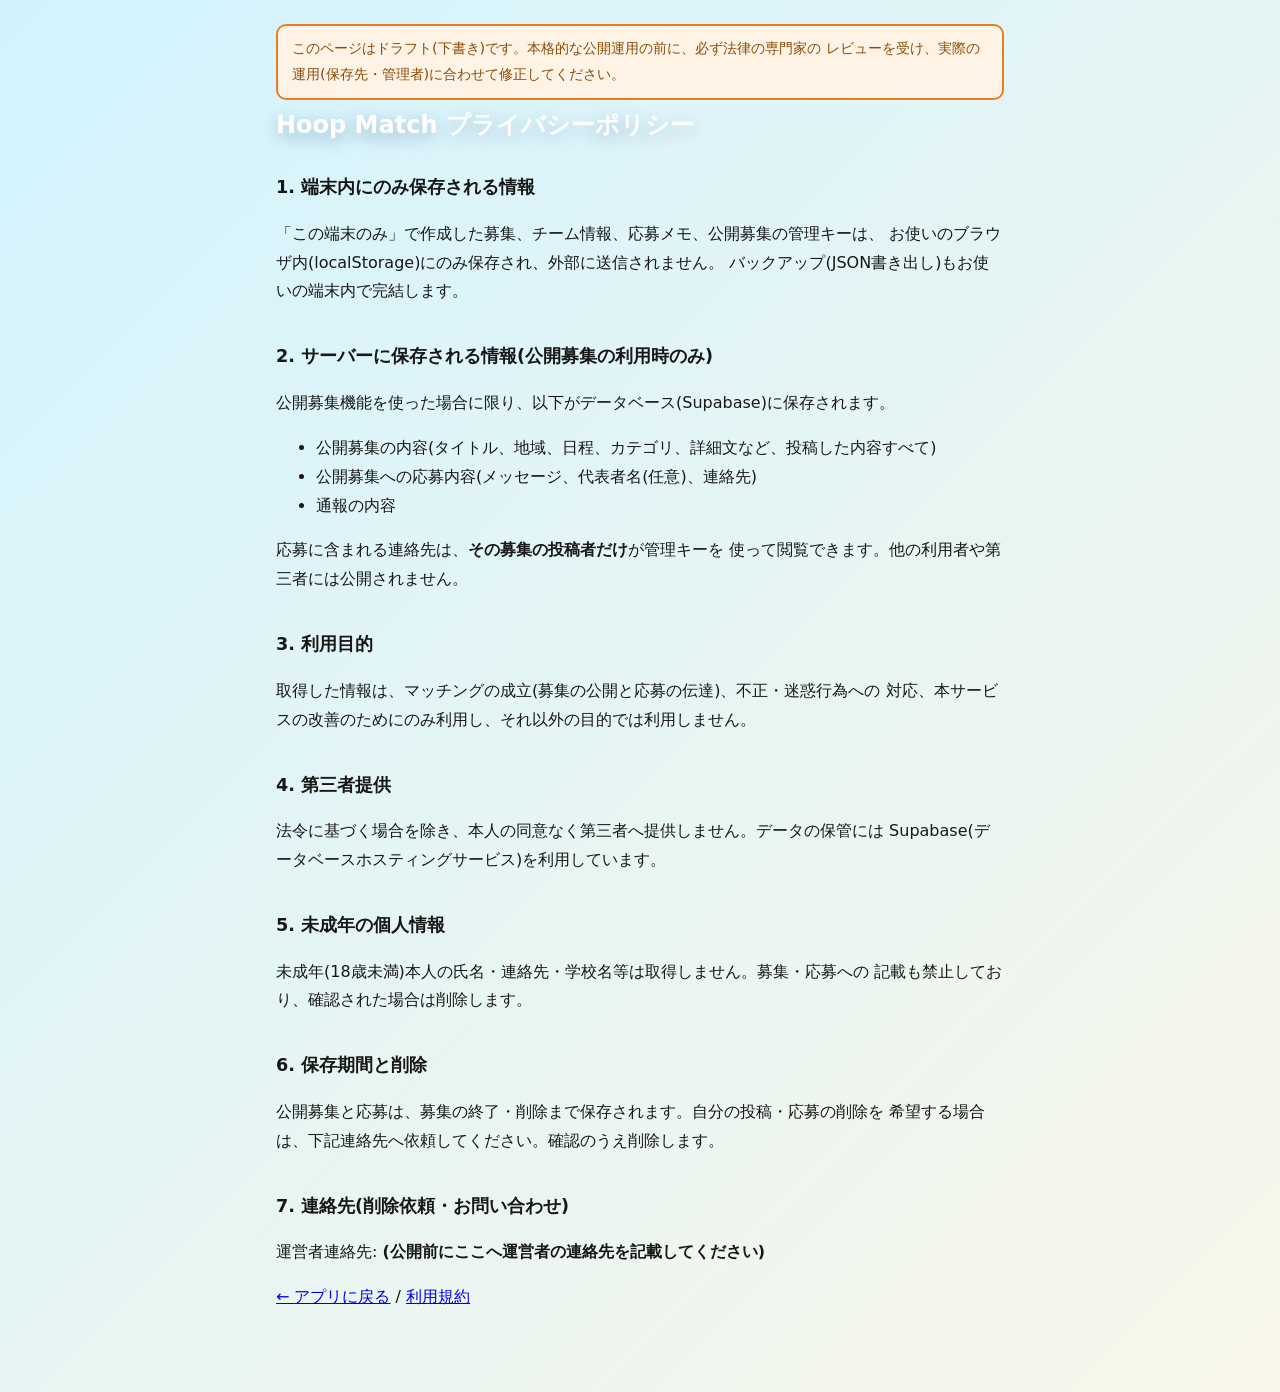
==== privacy.html @ fe00891e "Add files via upload 最新版に更新20260705" ====
<!doctype html>
<html lang="ja">
  <head>
    <meta charset="utf-8" />
    <meta name="viewport" content="width=device-width, initial-scale=1" />
    <title>プライバシーポリシー | Hoop Match</title>
    <link rel="stylesheet" href="./styles.css?v=34" />
    <style>
      .legal-page { max-width: 760px; margin: 0 auto; padding: 24px 16px 64px; line-height: 1.8; }
      .legal-page h1 { font-size: 1.5rem; }
      .legal-page h2 { font-size: 1.1rem; margin-top: 2em; }
      .draft-banner { border: 2px solid #e67e22; background: #fff3e6; color: #8a4b08;
        border-radius: 10px; padding: 10px 14px; font-size: 0.9rem; }
    </style>
  </head>
  <body>
    <main class="legal-page">
      <p class="draft-banner">
        このページはドラフト(下書き)です。本格的な公開運用の前に、必ず法律の専門家の
        レビューを受け、実際の運用(保存先・管理者)に合わせて修正してください。
      </p>
      <h1>Hoop Match プライバシーポリシー</h1>

      <h2>1. 端末内にのみ保存される情報</h2>
      <p>
        「この端末のみ」で作成した募集、チーム情報、応募メモ、公開募集の管理キーは、
        お使いのブラウザ内(localStorage)にのみ保存され、外部に送信されません。
        バックアップ(JSON書き出し)もお使いの端末内で完結します。
      </p>

      <h2>2. サーバーに保存される情報(公開募集の利用時のみ)</h2>
      <p>公開募集機能を使った場合に限り、以下がデータベース(Supabase)に保存されます。</p>
      <ul>
        <li>公開募集の内容(タイトル、地域、日程、カテゴリ、詳細文など、投稿した内容すべて)</li>
        <li>公開募集への応募内容(メッセージ、代表者名(任意)、連絡先)</li>
        <li>通報の内容</li>
      </ul>
      <p>
        応募に含まれる連絡先は、<strong>その募集の投稿者だけ</strong>が管理キーを
        使って閲覧できます。他の利用者や第三者には公開されません。
      </p>

      <h2>3. 利用目的</h2>
      <p>
        取得した情報は、マッチングの成立(募集の公開と応募の伝達)、不正・迷惑行為への
        対応、本サービスの改善のためにのみ利用し、それ以外の目的では利用しません。
      </p>

      <h2>4. 第三者提供</h2>
      <p>
        法令に基づく場合を除き、本人の同意なく第三者へ提供しません。データの保管には
        Supabase(データベースホスティングサービス)を利用しています。
      </p>

      <h2>5. 未成年の個人情報</h2>
      <p>
        未成年(18歳未満)本人の氏名・連絡先・学校名等は取得しません。募集・応募への
        記載も禁止しており、確認された場合は削除します。
      </p>

      <h2>6. 保存期間と削除</h2>
      <p>
        公開募集と応募は、募集の終了・削除まで保存されます。自分の投稿・応募の削除を
        希望する場合は、下記連絡先へ依頼してください。確認のうえ削除します。
      </p>

      <h2>7. 連絡先(削除依頼・お問い合わせ)</h2>
      <p>
        運営者連絡先: <strong>(公開前にここへ運営者の連絡先を記載してください)</strong>
      </p>

      <p><a href="./index.html">← アプリに戻る</a> / <a href="./terms.html">利用規約</a></p>
    </main>
  </body>
</html>
---- styles.css ----
:root {
  color-scheme: light;
  --bg: #eef8ff;
  --surface: #ffffff;
  --ink: #171717;
  --muted: #57616c;
  --line: #d5e3e8;
  --accent: #ff7a1a;
  --accent-strong: #c94e00;
  --mint: #13a889;
  --mint-dark: #087867;
  --warn: #b4442e;
  --gold: #f6b83f;
  --blue: #2468d8;
  --sky: #c9f2ff;
}

* {
  box-sizing: border-box;
}

[hidden] {
  display: none !important;
}

html {
  -webkit-text-size-adjust: 100%;
  text-size-adjust: 100%;
}

body {
  margin: 0;
  background:
    linear-gradient(135deg, rgba(201, 242, 255, 0.75), rgba(255, 246, 222, 0.65)),
    var(--bg);
  color: var(--ink);
  font-family:
    Inter, ui-sans-serif, system-ui, -apple-system, BlinkMacSystemFont, "Segoe UI",
    sans-serif;
}

button,
input,
select,
textarea {
  font: inherit;
}

button,
.import-label {
  border: 1px solid var(--accent);
  background: var(--accent);
  color: #fff;
  padding: 0.7rem 0.9rem;
  border-radius: 8px;
  cursor: pointer;
  font-weight: 700;
}

button:hover,
.import-label:hover {
  border-color: var(--accent-strong);
  background: var(--accent-strong);
}

.danger {
  border-color: #c9b8b4;
  background: #fff5f1;
  color: var(--warn);
}

.danger:hover {
  background: #ffe7de;
  color: var(--warn);
}

.secondary {
  border-color: var(--blue);
  background: #eaf2ff;
  color: var(--blue);
}

.secondary:hover {
  border-color: #174aa3;
  background: #d8e8ff;
  color: #174aa3;
}

button:disabled {
  border-color: #d7dde0;
  background: #eef2f4;
  color: #82909a;
  cursor: not-allowed;
}

.app-header {
  position: relative;
  display: grid;
  min-height: min(760px, 92vh);
  grid-template-columns: minmax(0, 1fr) minmax(300px, 430px);
  align-items: center;
  gap: clamp(1rem, 3vw, 3rem);
  padding: clamp(1.25rem, 4vw, 4.5rem);
  overflow: hidden;
  border-bottom: 5px solid #0053b8;
  background: #0075df;
}

.app-header::before {
  position: absolute;
  inset: 0;
  z-index: 1;
  background:
    linear-gradient(90deg, rgba(0, 76, 177, 0.94) 0%, rgba(0, 106, 211, 0.72) 45%, rgba(0, 93, 189, 0.16) 100%),
    linear-gradient(0deg, rgba(0, 34, 91, 0.36), transparent 44%);
  content: "";
}

.app-header::after {
  position: absolute;
  top: 7%;
  right: 5%;
  z-index: 2;
  width: min(22vw, 220px);
  aspect-ratio: 1;
  border-radius: 50%;
  background:
    radial-gradient(circle, rgba(255, 213, 25, 0.95) 0 7%, transparent 8% 100%),
    radial-gradient(circle, rgba(255, 255, 255, 0.3), transparent 58%);
  background-size: 28px 28px, 100% 100%;
  opacity: 0.85;
  content: "";
}

.hero-background {
  position: absolute;
  inset: 0;
  width: 100%;
  height: 100%;
  object-fit: cover;
}

.hero-copy,
.hero-phone {
  position: relative;
  z-index: 3;
}

h1,
h2,
h3,
p {
  margin-top: 0;
}

h1 {
  margin-bottom: 0;
  font-size: clamp(3.8rem, 10vw, 9.4rem);
  line-height: 0.95;
  color: #fff;
  text-shadow: 0 5px 18px rgba(0, 41, 114, 0.32);
}

h2 {
  margin-bottom: 1rem;
  font-size: 1.2rem;
}

.eyebrow {
  margin-bottom: 0.35rem;
  color: var(--mint-dark);
  font-size: 0.78rem;
  font-weight: 800;
  letter-spacing: 0;
  text-transform: uppercase;
}

.header-copy {
  max-width: 620px;
  margin: 0.75rem 0 0;
  color: #fff;
  font-size: clamp(1.15rem, 2.35vw, 2.3rem);
  line-height: 1.35;
  font-weight: 900;
  text-shadow: 0 4px 16px rgba(0, 44, 112, 0.45);
}

.app-header .eyebrow {
  color: #fff;
  font-size: clamp(1.05rem, 2vw, 1.75rem);
  text-shadow: 0 3px 12px rgba(0, 50, 120, 0.45);
}

.hero-copy {
  max-width: 760px;
}

.hero-phone {
  justify-self: end;
  width: min(100%, 390px);
  min-height: clamp(420px, 62vh, 540px);
  overflow: hidden;
  border: 14px solid #111;
  border-radius: 42px;
  background:
    linear-gradient(180deg, rgba(255, 255, 255, 0.97), rgba(245, 249, 255, 0.98)),
    #fff;
  padding: 2rem 1.25rem 1.2rem;
  box-shadow:
    0 28px 65px rgba(0, 18, 54, 0.42),
    inset 0 0 0 1px rgba(0, 0, 0, 0.08);
  transform: rotate(7deg);
}

.hero-phone::before {
  position: absolute;
  top: 0.72rem;
  left: 50%;
  width: 34%;
  height: 1.3rem;
  border-radius: 0 0 14px 14px;
  background: #111;
  transform: translateX(-50%);
  content: "";
}

.phone-bar {
  display: grid;
  gap: 0.26rem;
  width: 1.3rem;
  margin-bottom: 1.2rem;
}

.phone-bar span {
  display: block;
  height: 2px;
  border-radius: 999px;
  background: #111;
}

.hero-phone h2 {
  margin-bottom: 1.1rem;
  color: #111;
  font-size: clamp(1.8rem, 4vw, 2.6rem);
  text-align: center;
}

.hero-action-stack {
  position: relative;
  z-index: 2;
  display: grid;
  gap: 0.9rem;
}

.hero-action {
  display: grid;
  grid-template-columns: 3.4rem 1fr;
  align-items: center;
  gap: 0.9rem;
  width: 100%;
  border: 0;
  border-radius: 12px;
  background: #fff;
  color: #111;
  padding: 0.9rem;
  text-align: left;
  box-shadow: 0 8px 20px rgba(0, 42, 99, 0.13);
}

.hero-action:hover {
  background: #fff;
  transform: translateY(-2px);
  box-shadow: 0 12px 26px rgba(0, 42, 99, 0.18);
}

.hero-action strong,
.hero-action small {
  display: block;
}

.hero-action strong {
  margin-bottom: 0.15rem;
  font-size: clamp(1rem, 2vw, 1.25rem);
  line-height: 1.2;
}

.hero-action small {
  color: #545f67;
  font-size: 0.82rem;
  font-weight: 750;
}

.action-icon {
  position: relative;
  display: grid;
  place-items: center;
  width: 3.4rem;
  aspect-ratio: 1;
  border-radius: 8px;
  color: #fff;
  font-weight: 900;
}

.action-icon svg {
  width: 2.35rem;
  height: 2.35rem;
  overflow: visible;
  fill: none;
  stroke: #fff;
  stroke-linecap: round;
  stroke-linejoin: round;
  stroke-width: 3;
}

.action-icon .people-mark {
  fill: #fff;
  stroke: none;
}

.hero-action.court .action-icon {
  background: var(--blue);
}

.hero-action.court .action-icon .court-mark circle {
  fill: none;
}

.hero-action.opponent .action-icon {
  background: var(--accent);
}

.hero-action.member .action-icon {
  background: #5aa24a;
}

.phone-court {
  position: absolute;
  right: 0;
  bottom: 0;
  left: 0;
  z-index: 1;
  display: grid;
  min-height: 145px;
  place-items: end center;
  overflow: hidden;
  pointer-events: none;
  background:
    linear-gradient(180deg, rgba(255, 255, 255, 0), rgba(240, 248, 255, 0.7) 28%),
    linear-gradient(160deg, #d9f2ff, #7bc4ff);
}

.phone-court::before {
  position: absolute;
  right: 10%;
  bottom: 16%;
  left: 10%;
  height: 62px;
  border: 4px solid #fff;
  border-radius: 50%;
  content: "";
}

.phone-court span {
  position: relative;
  z-index: 1;
  margin-bottom: 1.3rem;
  color: #096ad7;
  font-size: 2.6rem;
  font-style: italic;
  font-weight: 900;
}

.header-actions {
  display: flex;
  flex-wrap: wrap;
  gap: 0.6rem;
  justify-content: flex-end;
}

.import-label input {
  display: none;
}

main {
  width: min(1220px, calc(100% - 2rem));
  margin: 1.5rem auto 3rem;
}

.home-button {
  display: inline-flex;
  margin-bottom: 1rem;
  border-color: #111;
  background: #111;
}

body.view-active .app-header {
  display: none;
}

body.view-active main {
  margin-top: 1rem;
}

body.view-active .summary-grid {
  display: none;
}

body.view-facilities .discover-tabs,
body.view-facilities .workspace,
body.view-facilities .form-grid,
body.view-facilities main > .panel,
body.view-facilities .data-panel {
  display: none;
}

body.view-listings .facility-finder {
  display: none;
}

.summary-grid,
.form-grid {
  display: grid;
  grid-template-columns: repeat(auto-fit, minmax(180px, 1fr));
  gap: 0.8rem;
}

.summary-card,
.panel,
.filters,
.board,
.facility-finder {
  border: 1px solid var(--line);
  border-radius: 8px;
  background: var(--surface);
  box-shadow: 0 10px 24px rgba(38, 86, 107, 0.09);
}

.summary-card {
  position: relative;
  padding: 1rem;
  overflow: hidden;
  border-bottom: 4px solid var(--gold);
  color: inherit;
  cursor: pointer;
  text-align: left;
}

.summary-card:hover {
  border-color: var(--line);
  border-bottom-color: var(--accent);
  background: #fff;
  transform: translateY(-2px);
}

.summary-grid span {
  display: block;
  margin-bottom: 0.35rem;
  color: var(--accent-strong);
  font-size: 1.8rem;
  font-weight: 850;
}

.summary-grid p {
  margin: 0;
  color: var(--muted);
}

.workspace {
  display: grid;
  grid-template-columns: 280px 1fr;
  gap: 1rem;
  margin-top: 1rem;
}

.discover-tabs {
  position: sticky;
  top: 0;
  z-index: 4;
  display: flex;
  gap: 0.55rem;
  margin-top: 1rem;
  overflow-x: auto;
  border: 2px solid #111;
  border-radius: 8px;
  background: #fff;
  padding: 0.55rem;
  box-shadow: 0 12px 24px rgba(38, 86, 107, 0.1);
}

.tab-button {
  flex: 0 0 auto;
  border-color: #dde7eb;
  background: #fff;
  color: #222;
}

.tab-button.active {
  border-color: #111;
  background: #111;
  color: #fff;
}

.filters,
.board,
.panel,
.facility-finder {
  padding: 1rem;
}

label {
  display: grid;
  gap: 0.35rem;
  margin-bottom: 0.8rem;
  color: var(--muted);
  font-size: 0.88rem;
  font-weight: 750;
}

input,
select,
textarea {
  width: 100%;
  border: 2px solid var(--line);
  border-radius: 8px;
  background: #fff;
  color: var(--ink);
  padding: 0.72rem 0.75rem;
}

input:focus,
select:focus,
textarea:focus {
  border-color: var(--mint);
  box-shadow: 0 0 0 3px rgba(19, 168, 137, 0.16);
  outline: none;
}

textarea {
  resize: vertical;
}

.checkbox {
  display: flex;
  align-items: center;
  gap: 0.5rem;
}

.checkbox input {
  width: 1rem;
}

.section-heading,
.card-top,
.card-actions {
  display: flex;
  align-items: center;
  justify-content: space-between;
  gap: 0.75rem;
}

.section-heading.compact {
  margin-bottom: 0.8rem;
}

.section-heading.compact h2 {
  margin: 0;
}

.result-count {
  border-radius: 999px;
  background: #111;
  color: #fff;
  padding: 0.25rem 0.6rem;
  font-size: 0.78rem;
  font-weight: 850;
}

.section-note {
  max-width: 420px;
  margin: 0;
  color: var(--muted);
  font-size: 0.92rem;
  font-weight: 700;
  text-align: right;
}

.listing-grid {
  display: grid;
  grid-template-columns: repeat(auto-fit, minmax(260px, 1fr));
  gap: 0.8rem;
}

.listing-card {
  display: grid;
  gap: 0.75rem;
  border: 2px solid #f1e6d3;
  border-radius: 8px;
  padding: 1rem;
  background: linear-gradient(180deg, #ffffff, #fff8e9);
}

.listing-card .card-actions {
  align-self: end;
  margin-top: auto;
}

.listing-card h3 {
  margin-bottom: 0;
}

.badge {
  display: inline-flex;
  align-items: center;
  min-height: 1.8rem;
  border-radius: 999px;
  background: #dff8ef;
  color: var(--mint-dark);
  padding: 0.25rem 0.65rem;
  font-size: 0.78rem;
  font-weight: 850;
}

.badge.member {
  background: #e4efff;
  color: var(--blue);
}

.badge.helper,
.badge.pickup {
  background: #ffe9ce;
  color: var(--accent-strong);
}

.badge.practice {
  background: #e9f8ff;
  color: #116078;
}

.fresh-badge {
  border-radius: 999px;
  background: var(--gold);
  color: #111;
  padding: 0.25rem 0.55rem;
  font-size: 0.72rem;
  font-weight: 900;
}

.listing-date-block {
  display: flex;
  align-items: baseline;
  gap: 0.5rem;
  border-left: 5px solid var(--accent);
  padding-left: 0.65rem;
}

.listing-date-block .date {
  color: #111;
  font-size: 1.35rem;
  font-weight: 900;
}

.weekday {
  color: var(--accent-strong);
  font-weight: 900;
}

.tag-row {
  display: flex;
  flex-wrap: wrap;
  gap: 0.4rem;
}

.tag-row span {
  border-radius: 999px;
  background: #fff;
  color: #26323a;
  padding: 0.22rem 0.52rem;
  font-size: 0.76rem;
  font-weight: 800;
  box-shadow: inset 0 0 0 1px #e5d8c2;
}

.date,
.meta,
.notes,
.facility-list,
.facility-results {
  color: var(--muted);
}

/* ユーザーが入力した募集詳細の改行はそのまま表示する。
   静的な説明文(class="notes")はソースのインデントを拾わないよう通常の空白処理。
   応募スレッドのメッセージは .application-message p 側で個別にpre-wrap指定済み。 */
.listing-card .notes {
  white-space: pre-wrap;
}

.form-grid {
  grid-template-columns: 1fr 1fr;
  margin-top: 1rem;
}

.facility-finder {
  margin-top: 1rem;
  border: 2px solid #a9e2d4;
  background:
    linear-gradient(180deg, rgba(255, 255, 255, 0.96), rgba(236, 255, 247, 0.95)),
    var(--surface);
}

.facility-search-grid {
  align-items: end;
  display: grid;
  grid-template-columns: repeat(4, minmax(0, 1fr));
  gap: 0.8rem;
  margin-bottom: 0.9rem;
}

.facility-results {
  display: grid;
  grid-template-columns: repeat(auto-fit, minmax(260px, 1fr));
  gap: 0.8rem;
}

.facility-empty {
  grid-column: 1 / -1;
  border: 2px dashed #9fd9cc;
  border-radius: 8px;
  background: #f6fffb;
  padding: 1rem;
}

.facility-empty h3 {
  margin-bottom: 0.35rem;
}

.facility-empty p {
  margin-bottom: 0;
  color: var(--muted);
  font-weight: 750;
}

.private-panel {
  border: 2px solid #c8d8ff;
  background: linear-gradient(180deg, #ffffff, #f3f7ff);
}

.team-profile {
  display: flex;
  align-items: flex-start;
  justify-content: space-between;
  gap: 1rem;
  border: 2px solid #d5efe7;
  border-radius: 8px;
  background: #f3fff9;
  padding: 1rem;
}

.team-profile h3 {
  margin-bottom: 0.35rem;
}

.team-profile p {
  margin-bottom: 0;
  color: var(--muted);
  font-weight: 750;
}

.team-profile-actions {
  display: flex;
  flex-wrap: wrap;
  gap: 0.5rem;
  justify-content: flex-end;
}

.verified-badge {
  display: inline-flex;
  align-items: center;
  border-radius: 999px;
  background: #dff8ef;
  color: var(--mint-dark);
  padding: 0.25rem 0.65rem;
  font-size: 0.78rem;
  font-weight: 850;
}

.application-form {
  border-top: 1px solid var(--line);
  margin-top: 1rem;
  padding-top: 1rem;
}

.target-text,
.status-text {
  color: var(--mint-dark);
  font-weight: 850;
}

.private-list {
  display: grid;
  gap: 0.75rem;
  margin-top: 0.9rem;
}

.private-item {
  display: grid;
  gap: 0.5rem;
  border: 2px solid #dfe7ff;
  border-radius: 8px;
  background: #ffffff;
  padding: 0.85rem;
}

.two-col {
  display: grid;
  grid-template-columns: 1fr 1fr;
  gap: 0.8rem;
}

.facility-item {
  display: grid;
  gap: 0.75rem;
  border: 2px solid #d5efe7;
  border-radius: 8px;
  padding: 1rem;
  background: #ffffff;
}

.facility-item.lookup-item {
  border-color: #dce5f8;
  background: #f8fbff;
}

.facility-item a {
  color: var(--accent-strong);
  font-weight: 800;
}

.facility-top {
  display: flex;
  flex-direction: column;
  align-items: flex-start;
  gap: 0.6rem;
}

.facility-top .facility-title-link,
.facility-top strong {
  display: block;
  width: 100%;
  margin: 0;
  font-size: 1.02rem;
  line-height: 1.5;
  overflow-wrap: break-word;
  word-break: break-word;
}

.facility-top strong {
  color: #111;
}

.facility-title-link {
  color: #111;
  font-weight: 900;
  text-decoration: none;
}

.facility-title-link:hover {
  color: var(--accent-strong);
  text-decoration: underline;
}

.facility-tag {
  flex: 0 0 auto;
  border-radius: 999px;
  background: #fff0dc;
  color: var(--accent-strong);
  padding: 0.28rem 0.6rem;
  font-size: 0.76rem;
  font-weight: 850;
  line-height: 1.2;
  white-space: nowrap;
}

.facility-tags {
  display: flex;
  flex-wrap: wrap;
  gap: 0.4rem;
  justify-content: flex-start;
  width: 100%;
}

.facility-tag.reservation {
  background: #eaf2ff;
  color: var(--blue);
}

.facility-tag.lookup {
  background: #111;
  color: #fff;
}

.button-link {
  display: inline-flex;
  align-items: center;
  justify-content: center;
  min-height: 2.75rem;
  border: 1px solid var(--blue);
  border-radius: 8px;
  background: #eaf2ff;
  color: var(--blue) !important;
  padding: 0.7rem 0.9rem;
  font-weight: 700;
  text-decoration: none;
  text-align: center;
}

.map-link {
  border-color: var(--mint-dark);
  background: #e7faf4;
  color: var(--mint-dark) !important;
}

.facility-item .card-actions {
  display: grid;
  grid-template-columns: repeat(auto-fit, minmax(min(100%, 11.5rem), 1fr));
  gap: 0.5rem;
  align-items: stretch;
}

.facility-item .card-actions .button-link,
.facility-item .card-actions button {
  width: 100%;
  min-width: 0;
  min-height: 2.75rem;
  margin: 0;
  padding: 0.55rem 0.75rem;
  display: inline-flex;
  align-items: center;
  justify-content: center;
  text-align: center;
  font-size: 0.92rem;
  line-height: 1.3;
  white-space: nowrap;
}

/* iPhone縦向きでは1列に統一(全ボタンが同一サイズの縦積み) */
@media (max-width: 600px) {
  .facility-item .card-actions {
    grid-template-columns: 1fr;
  }
}

.legal-list {
  margin: 0;
  padding-left: 1.2rem;
  color: var(--muted);
}

@media (max-width: 860px) {
  .app-header,
  .workspace,
  .form-grid,
  .two-col,
  .facility-search-grid {
    grid-template-columns: 1fr;
  }

  .app-header {
    min-height: auto;
    padding-bottom: 2rem;
  }

  .app-header::before {
    background:
      linear-gradient(180deg, rgba(0, 76, 177, 0.94) 0%, rgba(0, 106, 211, 0.72) 54%, rgba(0, 93, 189, 0.26) 100%),
      linear-gradient(0deg, rgba(0, 34, 91, 0.28), transparent 44%);
  }

  .hero-phone {
    justify-self: center;
    width: min(92vw, 360px);
    min-height: 410px;
    transform: rotate(0deg);
  }

  .summary-grid {
    grid-template-columns: 1fr 1fr;
  }
}

@media (max-width: 540px) {
  .app-header {
    padding: 1rem;
  }

  h1 {
    font-size: clamp(3rem, 18vw, 4.6rem);
  }

  .header-copy {
    font-size: 1.15rem;
  }

  .hero-phone {
    width: 100%;
    min-height: 390px;
    border-width: 10px;
    border-radius: 34px;
    padding: 1.7rem 0.9rem 1rem;
  }

  .hero-action {
    grid-template-columns: 3rem 1fr;
    padding: 0.8rem;
  }

  .action-icon {
    width: 3rem;
  }

  .summary-grid {
    grid-template-columns: 1fr;
  }

  .section-heading,
  .card-actions,
  .team-profile {
    align-items: stretch;
    flex-direction: column;
  }

  .section-note {
    text-align: left;
  }

  .header-actions button,
  .header-actions .import-label,
  .card-actions button,
  .card-actions .button-link {
    width: 100%;
    min-width: 0;
    text-align: center;
  }
}

.error-text {
  color: #c0392b;
}

.youth-confirm {
  border: 1px solid #f0c36d;
  background: #fff8e6;
  border-radius: 10px;
  padding: 10px 12px;
  display: grid;
  gap: 6px;
}

.youth-note {
  margin: 0;
  font-size: 0.82rem;
  line-height: 1.5;
  color: #7a5b12;
}

.pii-note {
  border-left: 3px solid #f0c36d;
  padding-left: 10px;
  background: #fff8e6;
  border-radius: 0 8px 8px 0;
  padding-top: 6px;
  padding-bottom: 6px;
}

.listing-card.expired {
  opacity: 0.55;
  filter: grayscale(0.6);
}

.listing-card.expired:hover {
  opacity: 0.75;
}

.days-left {
  font-size: 0.75rem;
  font-weight: 700;
  padding: 2px 8px;
  border-radius: 999px;
  background: #e8f2ff;
  color: #1d5fbf;
  white-space: nowrap;
}

.days-left.soon {
  background: #ffe9d6;
  color: #b4530a;
}

.days-left.expired-label {
  background: #e5e5e5;
  color: #666;
}

.listing-card .apply:disabled {
  opacity: 0.6;
  cursor: not-allowed;
}

.facility-banner {
  display: flex;
  align-items: center;
  justify-content: space-between;
  gap: 10px;
  border: 1px solid #9ec5f8;
  background: #eef5ff;
  border-radius: 10px;
  padding: 8px 12px;
  font-size: 0.85rem;
  color: #1d4f9e;
}

.facility-banner button {
  flex-shrink: 0;
  padding: 4px 10px;
  font-size: 0.78rem;
}

@keyframes formHighlight {
  0% { box-shadow: 0 0 0 3px rgba(61, 130, 246, 0.55); }
  100% { box-shadow: 0 0 0 3px rgba(61, 130, 246, 0); }
}

.form-highlight {
  animation: formHighlight 1.6s ease-out;
}

/* ===== 公開マッチング(サーバー連携) ===== */
.public-toolbar {
  display: flex;
  align-items: center;
  gap: 10px;
  flex-wrap: wrap;
}

.public-badge {
  display: inline-block;
  padding: 2px 10px;
  border-radius: 999px;
  font-size: 0.72rem;
  font-weight: 700;
  background: #103c78;
  color: #ffffff;
  letter-spacing: 0.04em;
}

.listing-card.public-listing {
  border-color: #103c78;
  box-shadow: 0 4px 14px rgba(16, 60, 120, 0.12);
}

.my-public-heading {
  margin: 22px 0 4px;
  font-size: 1rem;
}

.my-public-card .card-actions {
  margin-top: 8px;
}

.my-public-detail {
  margin-top: 8px;
  font-size: 0.88rem;
  color: #33415c;
}

.my-public-application {
  border-top: 1px dashed #c7d3e8;
  padding: 8px 0;
}

.my-public-application p {
  margin: 2px 0;
}

/* ===== 非表示にした施設の管理欄 ===== */
#hiddenFacilityManager {
  margin-top: 14px;
  border: 1px dashed #b9c6dd;
  border-radius: 12px;
  padding: 10px 14px;
  background: #f7f9fd;
}

#hiddenFacilityManager summary {
  cursor: pointer;
  font-weight: 800;
  color: #33415c;
}

#hiddenFacilityManager .card-actions {
  margin: 10px 0;
}

.hidden-facility-card strong {
  overflow-wrap: break-word;
  word-break: break-word;
}

.hidden-facility-card .card-actions {
  display: flex;
  flex-wrap: wrap;
  gap: 0.5rem;
}

.hidden-facility-card .card-actions button {
  min-height: 2.75rem;
}

/* ===== 応募スレッド・マッチング ===== */
.application-head {
  display: flex;
  align-items: center;
  gap: 8px;
  flex-wrap: wrap;
}

.application-status {
  font-size: 0.75rem;
  font-weight: 800;
  padding: 2px 10px;
  border-radius: 999px;
  background: #fff3d6;
  color: #8a6100;
  border: 1px solid #efd28f;
  white-space: nowrap;
}

.application-status.accepted {
  background: #ddf5ee;
  color: var(--mint-dark);
  border-color: #9fdccb;
}

.application-status.declined {
  background: #eef0f3;
  color: var(--muted);
  border-color: #d3dae1;
}

.application-thread .meta {
  margin: 0;
  font-size: 0.85rem;
  color: var(--muted);
}

.application-messages {
  display: grid;
  gap: 6px;
}

.application-message {
  border-radius: 8px;
  padding: 8px 10px;
  background: #f3f6fb;
  border: 1px solid #dfe7ff;
}

.application-message.owner {
  background: #eafaf4;
  border-color: #c9ecdf;
}

.application-message .role {
  display: block;
  font-size: 0.72rem;
  color: var(--muted);
  font-weight: 700;
  margin-bottom: 2px;
}

.application-message p {
  margin: 0;
  white-space: pre-wrap;
}

.reply-box {
  display: grid;
  gap: 6px;
}

.reply-box textarea {
  width: 100%;
  border: 1px solid var(--line);
  border-radius: 8px;
  padding: 8px;
  resize: vertical;
}

.reply-actions {
  margin: 0;
}

.reply-actions button {
  font-size: 0.85rem;
  padding: 0.5rem 0.7rem;
}

/* ===== 募集カード: チーム情報・成立表示 ===== */
.listing-team {
  border: 1px dashed #c7d3e8;
  border-radius: 8px;
  padding: 6px 10px;
  background: #f8fbff;
}

.listing-team summary {
  cursor: pointer;
  font-weight: 700;
  font-size: 0.85rem;
  color: var(--blue);
}

.listing-team-body p {
  margin: 4px 0 0;
  font-size: 0.85rem;
  color: #33415c;
  white-space: pre-wrap;
}

.match-status {
  margin: 0;
  font-weight: 800;
  color: var(--mint-dark);
}

.listing-card.matched {
  border-color: var(--mint);
}

/* ===== 空の募集一覧のCTA ===== */
.empty-cta {
  border: 1px dashed #b9c6dd;
  border-radius: 14px;
  background: #f7f9fd;
  padding: 20px 16px;
  display: grid;
  gap: 12px;
  text-align: center;
}

.empty-cta p {
  margin: 0;
  color: #33415c;
}

.empty-cta .card-actions {
  display: flex;
  flex-wrap: wrap;
  gap: 0.5rem;
  justify-content: center;
}

@media (max-width: 600px) {
  .empty-cta .card-actions {
    flex-direction: column;
    align-items: stretch;
  }
}

/* ===== 前回から増えた募集バッジ ===== */
.new-since-badge {
  display: inline-block;
  padding: 3px 12px;
  border-radius: 999px;
  background: #e7faf4;
  color: var(--mint-dark, #0b7a5c);
  border: 1px solid var(--mint-dark, #0b7a5c);
  font-size: 0.8rem;
  font-weight: 800;
  white-space: nowrap;
}
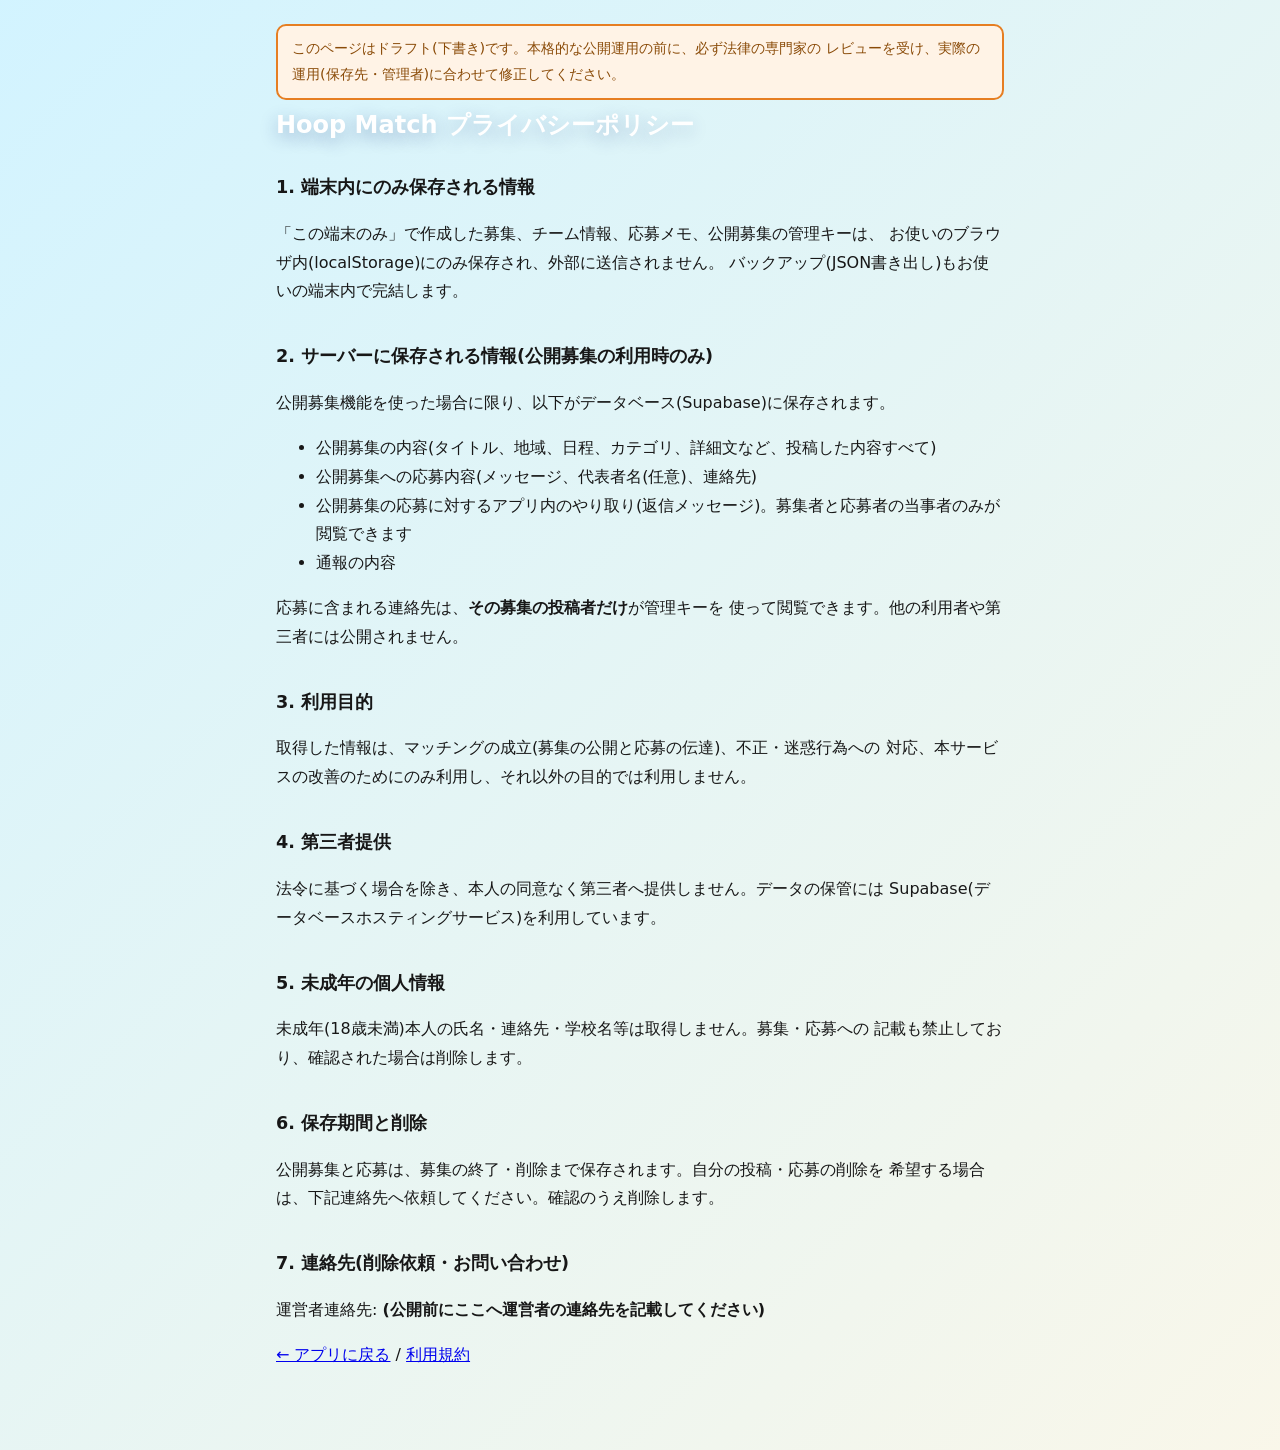
==== commit 261398ec: "Add files via upload 公開募集のアプリ内やり取り(返信機能)" ====
--- a/privacy.html
+++ b/privacy.html
@@ -33,6 +33,7 @@
       <ul>
         <li>公開募集の内容(タイトル、地域、日程、カテゴリ、詳細文など、投稿した内容すべて)</li>
         <li>公開募集への応募内容(メッセージ、代表者名(任意)、連絡先)</li>
+        <li>公開募集の応募に対するアプリ内のやり取り(返信メッセージ)。募集者と応募者の当事者のみが閲覧できます</li>
         <li>通報の内容</li>
       </ul>
       <p>
--- a/styles.css
+++ b/styles.css
@@ -1379,3 +1379,16 @@
   font-weight: 800;
   white-space: nowrap;
 }
+
+/* ===== 新着応募・新着返信バッジ ===== */
+.inbox-badge {
+  display: inline-block;
+  padding: 2px 10px;
+  border-radius: 999px;
+  background: #d9534f;
+  color: #ffffff;
+  font-size: 0.72rem;
+  font-weight: 800;
+  white-space: nowrap;
+  vertical-align: middle;
+}
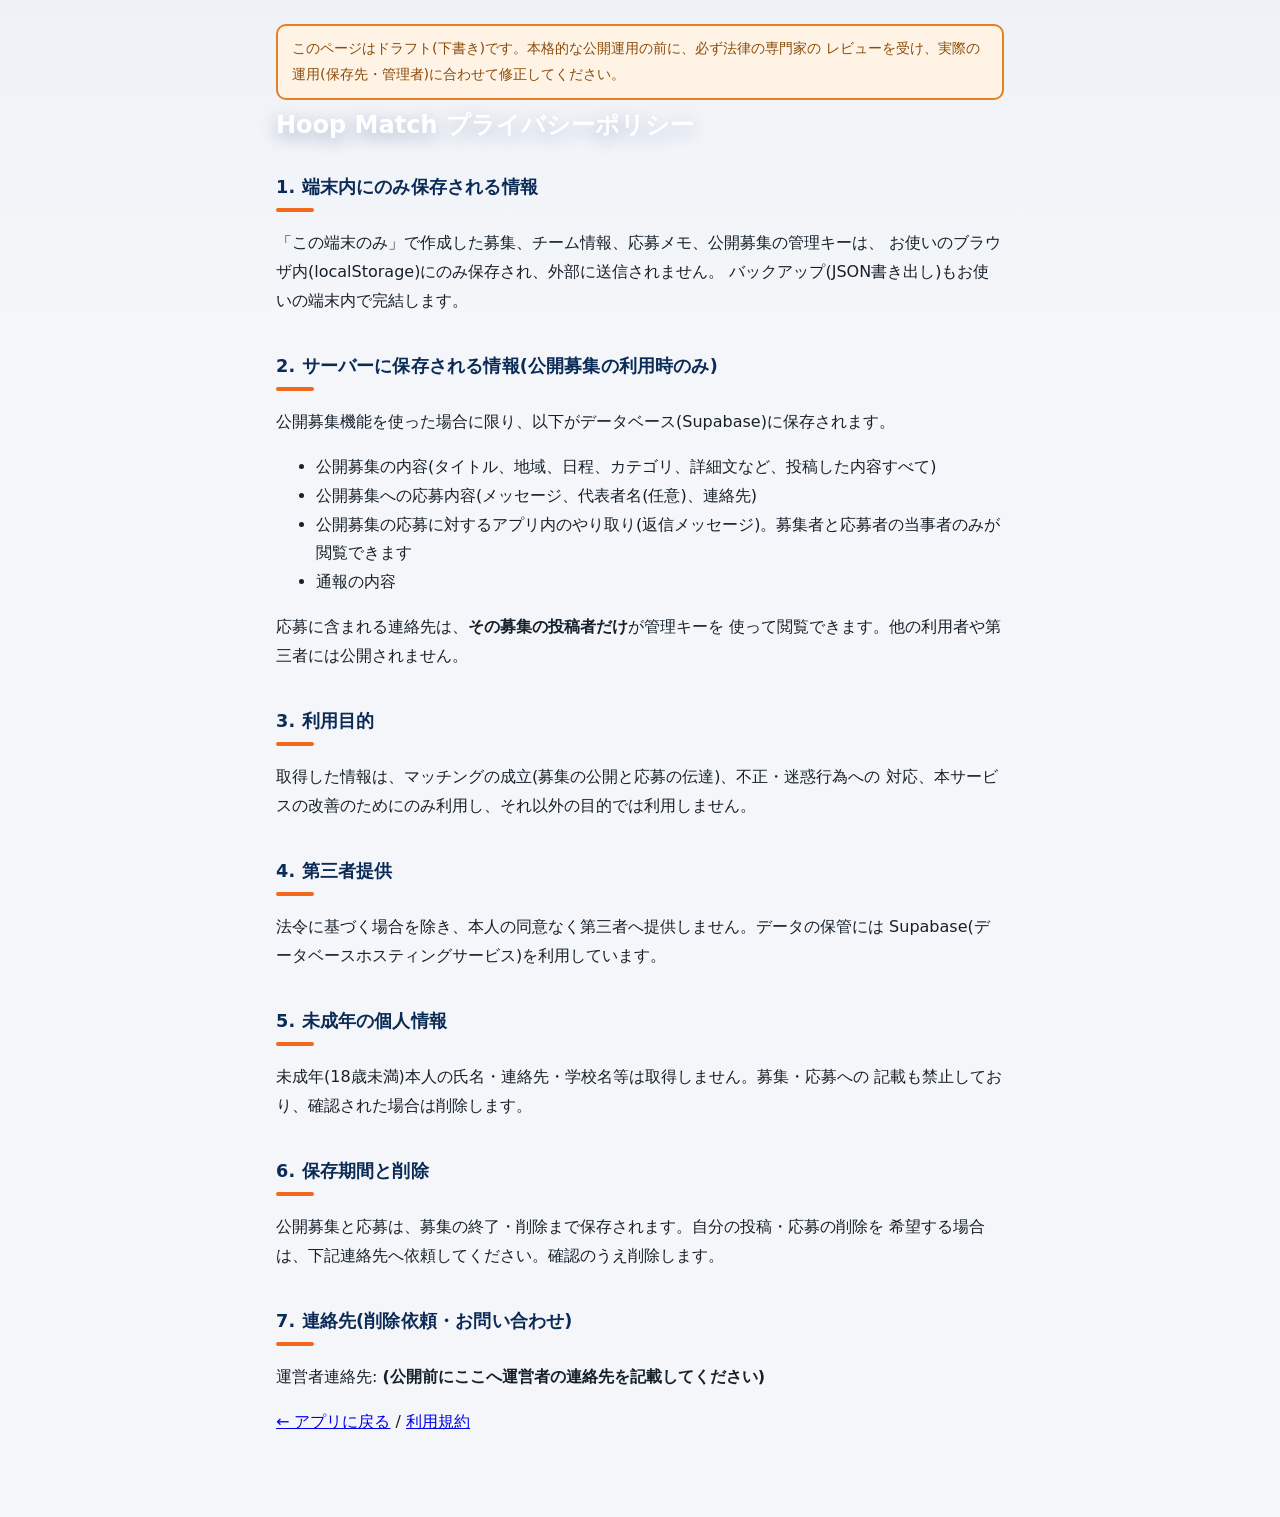
==== commit c82b7d4f: "Add files via upload デザイン変更260708" ====
--- a/privacy.html
+++ b/privacy.html
@@ -4,7 +4,7 @@
     <meta charset="utf-8" />
     <meta name="viewport" content="width=device-width, initial-scale=1" />
     <title>プライバシーポリシー | Hoop Match</title>
-    <link rel="stylesheet" href="./styles.css?v=34" />
+    <link rel="stylesheet" href="./styles.css?v=44" />
     <style>
       .legal-page { max-width: 760px; margin: 0 auto; padding: 24px 16px 64px; line-height: 1.8; }
       .legal-page h1 { font-size: 1.5rem; }
--- a/styles.css
+++ b/styles.css
@@ -1,18 +1,25 @@
 :root {
   color-scheme: light;
-  --bg: #eef8ff;
+  --bg: #f4f6f9;
   --surface: #ffffff;
-  --ink: #171717;
-  --muted: #57616c;
-  --line: #d5e3e8;
-  --accent: #ff7a1a;
+  --ink: #16202b;
+  --muted: #5a6675;
+  --line: #dfe5ec;
+  /* 行動色: ボールオレンジ(主ボタン・強調) */
+  --accent: #f2691d;
   --accent-strong: #c94e00;
+  /* ブランド色: コートネイビー(見出し・リンク・情報バッジ) */
+  --navy: #103c78;
+  --navy-deep: #0b2b57;
+  --navy-soft: #eef3fb;
+  /* 成立・確保の意味だけに使う緑 */
   --mint: #13a889;
-  --mint-dark: #087867;
+  --mint-dark: #0b7a5c;
   --warn: #b4442e;
   --gold: #f6b83f;
-  --blue: #2468d8;
-  --sky: #c9f2ff;
+  /* 旧--blueの参照先をネイビーに統一(リンク・secondary系が一括で揃う) */
+  --blue: var(--navy);
+  --sky: #dbe7f5;
 }
 
 * {
@@ -31,7 +38,7 @@
 body {
   margin: 0;
   background:
-    linear-gradient(135deg, rgba(201, 242, 255, 0.75), rgba(255, 246, 222, 0.65)),
+    linear-gradient(180deg, #eef2f7 0%, var(--bg) 320px),
     var(--bg);
   color: var(--ink);
   font-family:
@@ -52,9 +59,16 @@
   background: var(--accent);
   color: #fff;
   padding: 0.7rem 0.9rem;
-  border-radius: 8px;
+  border-radius: 10px;
   cursor: pointer;
-  font-weight: 700;
+  font-weight: 750;
+  box-shadow: 0 1px 2px rgba(16, 32, 43, 0.12);
+  transition: background-color 0.15s ease, border-color 0.15s ease, transform 0.06s ease;
+}
+
+button:active,
+.import-label:active {
+  transform: translateY(1px);
 }
 
 button:hover,
@@ -75,15 +89,16 @@
 }
 
 .secondary {
-  border-color: var(--blue);
-  background: #eaf2ff;
-  color: var(--blue);
+  border-color: var(--navy);
+  background: var(--navy-soft);
+  color: var(--navy);
+  box-shadow: none;
 }
 
 .secondary:hover {
-  border-color: #174aa3;
-  background: #d8e8ff;
-  color: #174aa3;
+  border-color: var(--navy-deep);
+  background: #e2ebf8;
+  color: var(--navy-deep);
 }
 
 button:disabled {
@@ -162,16 +177,32 @@
 }
 
 h2 {
-  margin-bottom: 1rem;
+  position: relative;
+  margin-bottom: 1.1rem;
+  padding-bottom: 0.5rem;
   font-size: 1.2rem;
+  letter-spacing: 0.01em;
+  color: var(--navy-deep);
+}
+
+/* コートのペイントラインを思わせる短いアンダーライン(このアプリの署名的装飾) */
+h2::after {
+  content: "";
+  position: absolute;
+  left: 0;
+  bottom: 0;
+  width: 2.4rem;
+  height: 4px;
+  border-radius: 2px;
+  background: var(--accent);
 }
 
 .eyebrow {
   margin-bottom: 0.35rem;
-  color: var(--mint-dark);
-  font-size: 0.78rem;
+  color: #6b7a8f;
+  font-size: 0.74rem;
   font-weight: 800;
-  letter-spacing: 0;
+  letter-spacing: 0.09em;
   text-transform: uppercase;
 }
 
@@ -480,23 +511,25 @@
   gap: 0.55rem;
   margin-top: 1rem;
   overflow-x: auto;
-  border: 2px solid #111;
-  border-radius: 8px;
-  background: #fff;
-  padding: 0.55rem;
-  box-shadow: 0 12px 24px rgba(38, 86, 107, 0.1);
+  border: 1px solid var(--line);
+  border-radius: 12px;
+  background: rgba(255, 255, 255, 0.92);
+  backdrop-filter: blur(6px);
+  padding: 0.5rem;
+  box-shadow: 0 8px 20px rgba(16, 43, 87, 0.08);
 }
 
 .tab-button {
   flex: 0 0 auto;
-  border-color: #dde7eb;
+  border-color: var(--line);
   background: #fff;
-  color: #222;
+  color: #33415c;
+  box-shadow: none;
 }
 
 .tab-button.active {
-  border-color: #111;
-  background: #111;
+  border-color: var(--navy);
+  background: var(--navy);
   color: #fff;
 }
 
@@ -638,9 +671,10 @@
 
 .fresh-badge {
   border-radius: 999px;
-  background: var(--gold);
-  color: #111;
-  padding: 0.25rem 0.55rem;
+  background: #ffe4cd;
+  color: #a24400;
+  border: 1px solid #f5b98a;
+  padding: 0.22rem 0.55rem;
   font-size: 0.72rem;
   font-weight: 900;
 }
@@ -904,20 +938,27 @@
   align-items: center;
   justify-content: center;
   min-height: 2.75rem;
-  border: 1px solid var(--blue);
-  border-radius: 8px;
-  background: #eaf2ff;
-  color: var(--blue) !important;
+  border: 1px solid var(--navy);
+  border-radius: 10px;
+  background: var(--navy-soft);
+  color: var(--navy) !important;
   padding: 0.7rem 0.9rem;
-  font-weight: 700;
+  font-weight: 750;
   text-decoration: none;
   text-align: center;
-}
-
+  transition: background-color 0.15s ease;
+}
+
+.button-link:hover {
+  background: #e2ebf8;
+  color: var(--navy-deep) !important;
+}
+
+/* 地図リンクも同じ体系(色の氾濫を防ぎ「枠付き=リンク」で統一) */
 .map-link {
-  border-color: var(--mint-dark);
-  background: #e7faf4;
-  color: var(--mint-dark) !important;
+  border-color: var(--navy);
+  background: var(--navy-soft);
+  color: var(--navy) !important;
 }
 
 .facility-item .card-actions {
@@ -1372,9 +1413,9 @@
   display: inline-block;
   padding: 3px 12px;
   border-radius: 999px;
-  background: #e7faf4;
-  color: var(--mint-dark, #0b7a5c);
-  border: 1px solid var(--mint-dark, #0b7a5c);
+  background: var(--navy-soft);
+  color: var(--navy);
+  border: 1px solid var(--navy);
   font-size: 0.8rem;
   font-weight: 800;
   white-space: nowrap;
@@ -1392,3 +1433,75 @@
   white-space: nowrap;
   vertical-align: middle;
 }
+
+/* ===== トップの新着メッセージバナー ===== */
+.inbox-banner {
+  display: block;
+  width: 100%;
+  margin: 0 0 14px;
+  padding: 14px 16px;
+  border: 2px solid #d9534f;
+  border-radius: 14px;
+  background: #fdecea;
+  color: #a12622;
+  font-size: 0.95rem;
+  font-weight: 800;
+  text-align: center;
+  cursor: pointer;
+}
+
+.inbox-banner:hover {
+  background: #fbdcd9;
+}
+
+/* ===== 日付入力のはみ出し防止(iOS Safari) ===== */
+input[type="date"] {
+  width: 100%;
+  min-width: 0;
+  max-width: 100%;
+  box-sizing: border-box;
+  -webkit-appearance: none;
+  appearance: none;
+  min-height: 2.6rem;
+}
+
+form label input,
+form label select,
+form label textarea {
+  max-width: 100%;
+  box-sizing: border-box;
+}
+
+/* ===== ユーザー追加施設のバッジ ===== */
+.facility-tag.user-added {
+  background: #e7f0ff;
+  color: #103c78;
+  border: 1px solid #103c78;
+}
+
+/* ===== デザイン品質の床: フォーカス可視・モーション配慮 ===== */
+:focus-visible {
+  outline: 3px solid rgba(16, 60, 120, 0.45);
+  outline-offset: 2px;
+}
+
+@media (prefers-reduced-motion: reduce) {
+  *,
+  *::before,
+  *::after {
+    animation-duration: 0.01ms !important;
+    transition-duration: 0.01ms !important;
+    scroll-behavior: auto !important;
+  }
+}
+
+/* パネルの分離を高める(背景が静かになった分、面で階層を作る) */
+.filters,
+.board,
+.panel,
+.facility-finder {
+  border: 1px solid var(--line);
+  border-radius: 16px;
+  background: var(--surface);
+  box-shadow: 0 1px 3px rgba(16, 32, 43, 0.05);
+}
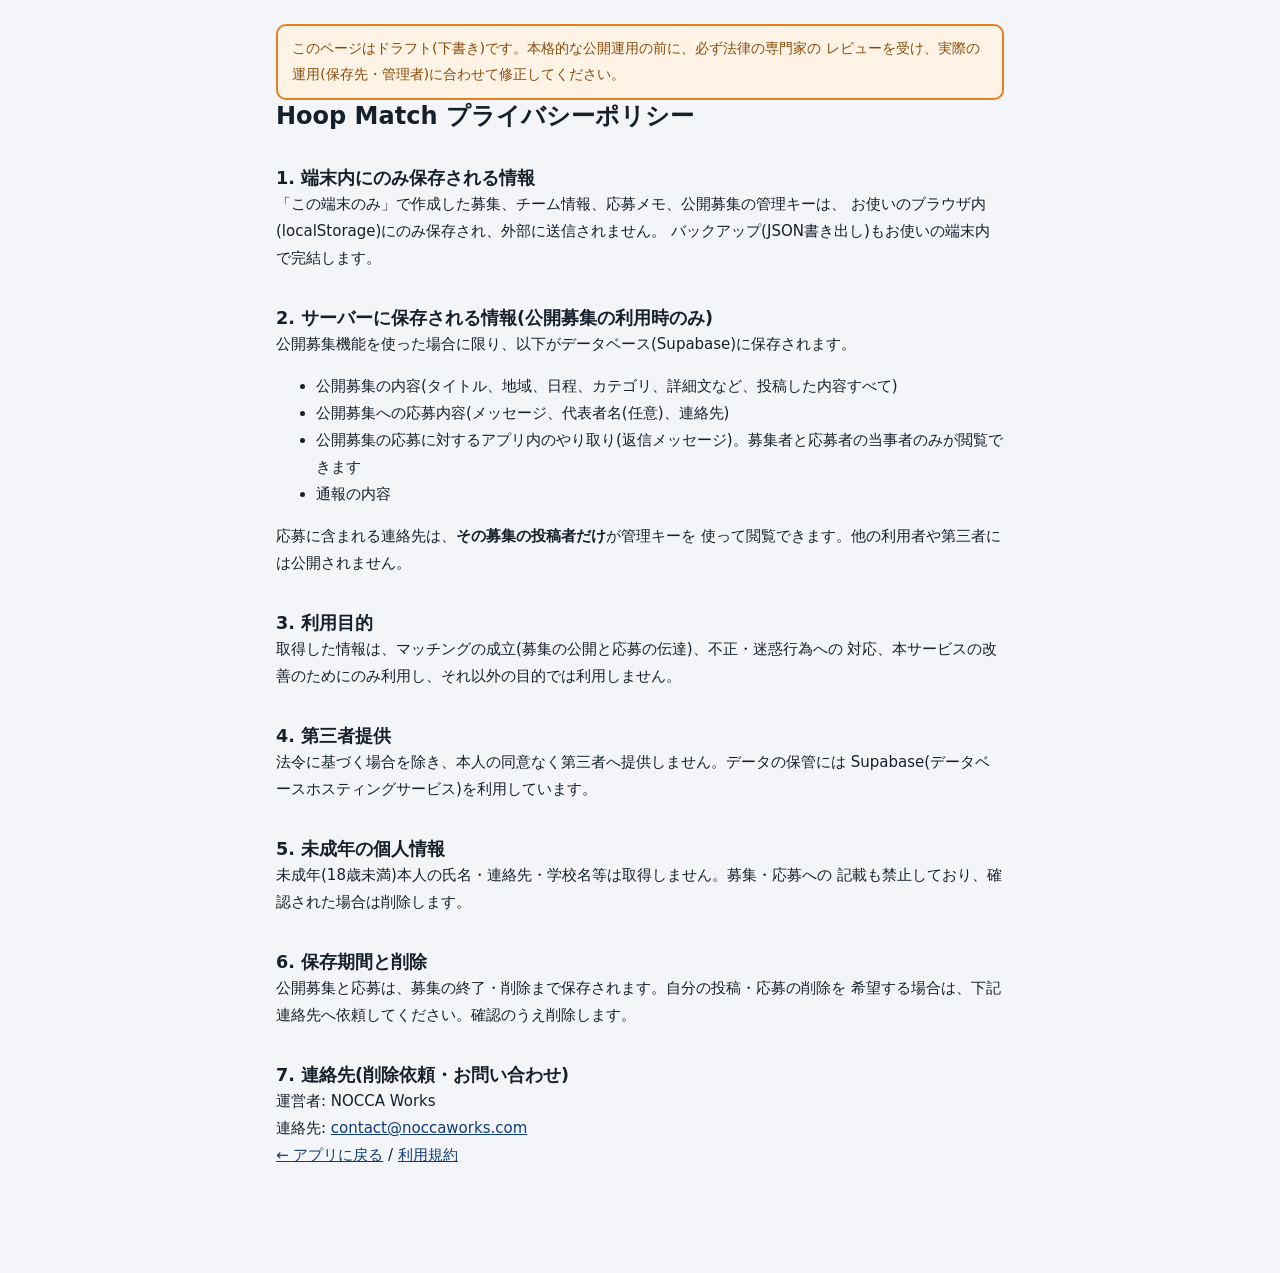
==== commit 432735bd: "Add files via upload v52: 新デザイン・スクール/体験・公式サイト欄" ====
--- a/privacy.html
+++ b/privacy.html
@@ -67,7 +67,8 @@
 
       <h2>7. 連絡先(削除依頼・お問い合わせ)</h2>
       <p>
-        運営者連絡先: <strong>(公開前にここへ運営者の連絡先を記載してください)</strong>
+        運営者: NOCCA Works<br />
+        連絡先: <a href="mailto:contact@noccaworks.com">contact@noccaworks.com</a>
       </p>
 
       <p><a href="./index.html">← アプリに戻る</a> / <a href="./terms.html">利用規約</a></p>
--- a/styles.css
+++ b/styles.css
@@ -1,26 +1,57 @@
+/* =====================================================================
+   Hoop Match スタイル — デザインA「コートサイド」
+   色の役割:
+   - ネイビー = ブランド・情報・リンク
+   - ボールオレンジ = 行動(主ボタン)だけに使う
+   - 緑 = 「成立」「確保済み」の意味だけに使う
+   - 赤 = 警告・危険操作・未読の数字
+   ===================================================================== */
+
 :root {
   color-scheme: light;
-  --bg: #f4f6f9;
+  --bg: #f3f5f8;
   --surface: #ffffff;
+  --surface-2: #f7f9fc;
   --ink: #16202b;
-  --muted: #5a6675;
-  --line: #dfe5ec;
-  /* 行動色: ボールオレンジ(主ボタン・強調) */
+  --muted: #5d6877;
+  --faint: #8b95a3;
+  --line: #e2e7ee;
+  --line-strong: #cdd6e3;
+
+  --navy: #103c78;
+  --navy-deep: #0b2b57;
+  --navy-soft: #eaf0f9;
   --accent: #f2691d;
   --accent-strong: #c94e00;
-  /* ブランド色: コートネイビー(見出し・リンク・情報バッジ) */
-  --navy: #103c78;
-  --navy-deep: #0b2b57;
-  --navy-soft: #eef3fb;
-  /* 成立・確保の意味だけに使う緑 */
-  --mint: #13a889;
-  --mint-dark: #0b7a5c;
-  --warn: #b4442e;
-  --gold: #f6b83f;
-  /* 旧--blueの参照先をネイビーに統一(リンク・secondary系が一括で揃う) */
-  --blue: var(--navy);
-  --sky: #dbe7f5;
-}
+  --accent-soft: #fdece2;
+  --ok: #0b7a5c;
+  --ok-soft: #e2f5ee;
+  --wait: #93590a;
+  --wait-soft: #fff1dc;
+  --alert: #d93b2b;
+  --alert-soft: #fdecea;
+
+  --type-opponent: #f2691d;
+  --type-member: #2d6fd0;
+  --type-pickup: #0b7a5c;
+  --type-helper: #0e7c86;
+  --type-practice: #6b4fc4;
+  --type-school: #103c78;
+  --type-trial: #b0458f;
+
+  --radius: 14px;
+  --radius-sm: 10px;
+  --shadow: 0 1px 2px rgba(16, 40, 80, 0.06), 0 4px 14px rgba(16, 40, 80, 0.04);
+  --font: "Hiragino Sans", "Hiragino Kaku Gothic ProN", "Noto Sans JP", "Yu Gothic UI", "Meiryo",
+    system-ui, -apple-system, "Segoe UI", sans-serif;
+  --font-num: "Avenir Next Condensed", "DIN Alternate", "Bahnschrift", "Arial Narrow", var(--font);
+
+  --topbar-h: 56px;
+  --tabbar-h: 64px;
+  --safe-bottom: env(safe-area-inset-bottom, 0px);
+}
+
+/* ---------- 基本 ---------- */
 
 * {
   box-sizing: border-box;
@@ -33,17 +64,37 @@
 html {
   -webkit-text-size-adjust: 100%;
   text-size-adjust: 100%;
+  scroll-padding-top: calc(var(--topbar-h) + 12px);
 }
 
 body {
   margin: 0;
-  background:
-    linear-gradient(180deg, #eef2f7 0%, var(--bg) 320px),
-    var(--bg);
+  background: var(--bg);
   color: var(--ink);
-  font-family:
-    Inter, ui-sans-serif, system-ui, -apple-system, BlinkMacSystemFont, "Segoe UI",
-    sans-serif;
+  font-family: var(--font);
+  font-size: 15px;
+  line-height: 1.65;
+  -webkit-font-smoothing: antialiased;
+  padding-bottom: calc(var(--tabbar-h) + var(--safe-bottom) + 24px);
+}
+
+h1,
+h2,
+h3 {
+  line-height: 1.35;
+  margin: 0;
+}
+
+p {
+  margin: 0;
+}
+
+a {
+  color: var(--navy);
+}
+
+img {
+  max-width: 100%;
 }
 
 button,
@@ -51,1438 +102,1964 @@
 select,
 textarea {
   font: inherit;
-}
+  color: inherit;
+}
+
+:focus-visible {
+  outline: 3px solid rgba(242, 105, 29, 0.55);
+  outline-offset: 2px;
+}
+
+.icon-sprite {
+  position: absolute;
+  width: 0;
+  height: 0;
+  overflow: hidden;
+}
+
+svg {
+  flex: none;
+}
+
+.visually-hidden {
+  position: absolute !important;
+  width: 1px;
+  height: 1px;
+  overflow: hidden;
+  clip: rect(0 0 0 0);
+  white-space: nowrap;
+}
+
+.eyebrow {
+  display: block;
+  font-size: 11px;
+  font-weight: 800;
+  letter-spacing: 0.12em;
+  text-transform: uppercase;
+  color: var(--accent);
+}
+
+.notes {
+  color: var(--muted);
+  font-size: 13.5px;
+  white-space: normal;
+  text-indent: 0;
+}
+
+.status-text {
+  color: var(--ok);
+  font-weight: 700;
+  font-size: 13.5px;
+}
+
+.status-text:empty {
+  display: none;
+}
+
+.error-text {
+  color: var(--alert);
+}
+
+/* ---------- ボタン ---------- */
 
 button,
+.button-link,
 .import-label {
+  display: inline-flex;
+  align-items: center;
+  justify-content: center;
+  gap: 6px;
+  min-height: 44px;
+  padding: 0.55rem 1rem;
   border: 1px solid var(--accent);
+  border-radius: var(--radius-sm);
   background: var(--accent);
   color: #fff;
-  padding: 0.7rem 0.9rem;
-  border-radius: 10px;
+  font-weight: 800;
+  font-size: 14px;
+  line-height: 1.3;
+  text-decoration: none;
   cursor: pointer;
-  font-weight: 750;
-  box-shadow: 0 1px 2px rgba(16, 32, 43, 0.12);
-  transition: background-color 0.15s ease, border-color 0.15s ease, transform 0.06s ease;
-}
-
-button:active,
-.import-label:active {
-  transform: translateY(1px);
+  box-shadow: 0 2px 0 var(--accent-strong);
+  transition: background-color 0.15s, transform 0.1s, box-shadow 0.1s;
 }
 
 button:hover,
 .import-label:hover {
-  border-color: var(--accent-strong);
   background: var(--accent-strong);
 }
 
-.danger {
-  border-color: #c9b8b4;
-  background: #fff5f1;
-  color: var(--warn);
-}
-
-.danger:hover {
-  background: #ffe7de;
-  color: var(--warn);
-}
-
-.secondary {
-  border-color: var(--navy);
+button:active {
+  transform: translateY(1px);
+  box-shadow: 0 1px 0 var(--accent-strong);
+}
+
+button svg,
+.button-link svg {
+  width: 16px;
+  height: 16px;
+}
+
+.secondary,
+.button-link,
+.import-label {
   background: var(--navy-soft);
+  border-color: #cfdbee;
   color: var(--navy);
   box-shadow: none;
 }
 
-.secondary:hover {
-  border-color: var(--navy-deep);
-  background: #e2ebf8;
+.secondary:hover,
+.button-link:hover,
+.import-label:hover {
+  background: #dce6f5;
   color: var(--navy-deep);
 }
 
-button:disabled {
-  border-color: #d7dde0;
-  background: #eef2f4;
-  color: #82909a;
+.secondary:active,
+.ghost:active,
+.danger:active,
+.text-button:active {
+  box-shadow: none;
+}
+
+.ghost {
+  background: transparent;
+  border-color: var(--line-strong);
+  color: var(--navy);
+  box-shadow: none;
+}
+
+.ghost:hover {
+  background: var(--surface-2);
+  color: var(--navy-deep);
+}
+
+.danger {
+  background: var(--surface);
+  border-color: #efc9c3;
+  color: var(--alert);
+  box-shadow: none;
+}
+
+.danger:hover {
+  background: var(--alert-soft);
+}
+
+.text-button {
+  min-height: 36px;
+  padding: 0.3rem 0.5rem;
+  background: transparent;
+  border-color: transparent;
+  color: var(--faint);
+  font-weight: 700;
+  font-size: 13px;
+  box-shadow: none;
+}
+
+.text-button:hover {
+  background: transparent;
+  color: var(--alert);
+}
+
+.small {
+  min-height: 34px;
+  padding: 0.3rem 0.75rem;
+  font-size: 13px;
+}
+
+button:disabled,
+button:disabled:hover {
+  background: #eef1f5;
+  border-color: #e0e5eb;
+  color: #9aa4b2;
+  box-shadow: none;
   cursor: not-allowed;
-}
-
-.app-header {
+  transform: none;
+}
+
+.import-label {
   position: relative;
-  display: grid;
-  min-height: min(760px, 92vh);
-  grid-template-columns: minmax(0, 1fr) minmax(300px, 430px);
-  align-items: center;
-  gap: clamp(1rem, 3vw, 3rem);
-  padding: clamp(1.25rem, 4vw, 4.5rem);
   overflow: hidden;
-  border-bottom: 5px solid #0053b8;
-  background: #0075df;
-}
-
-.app-header::before {
+}
+
+.import-label input {
   position: absolute;
   inset: 0;
-  z-index: 1;
-  background:
-    linear-gradient(90deg, rgba(0, 76, 177, 0.94) 0%, rgba(0, 106, 211, 0.72) 45%, rgba(0, 93, 189, 0.16) 100%),
-    linear-gradient(0deg, rgba(0, 34, 91, 0.36), transparent 44%);
-  content: "";
-}
-
-.app-header::after {
-  position: absolute;
-  top: 7%;
-  right: 5%;
-  z-index: 2;
-  width: min(22vw, 220px);
-  aspect-ratio: 1;
-  border-radius: 50%;
-  background:
-    radial-gradient(circle, rgba(255, 213, 25, 0.95) 0 7%, transparent 8% 100%),
-    radial-gradient(circle, rgba(255, 255, 255, 0.3), transparent 58%);
-  background-size: 28px 28px, 100% 100%;
-  opacity: 0.85;
-  content: "";
-}
-
-.hero-background {
-  position: absolute;
-  inset: 0;
-  width: 100%;
-  height: 100%;
-  object-fit: cover;
-}
-
-.hero-copy,
-.hero-phone {
-  position: relative;
-  z-index: 3;
-}
-
-h1,
-h2,
-h3,
-p {
-  margin-top: 0;
-}
-
-h1 {
-  margin-bottom: 0;
-  font-size: clamp(3.8rem, 10vw, 9.4rem);
-  line-height: 0.95;
-  color: #fff;
-  text-shadow: 0 5px 18px rgba(0, 41, 114, 0.32);
-}
-
-h2 {
-  position: relative;
-  margin-bottom: 1.1rem;
-  padding-bottom: 0.5rem;
-  font-size: 1.2rem;
-  letter-spacing: 0.01em;
-  color: var(--navy-deep);
-}
-
-/* コートのペイントラインを思わせる短いアンダーライン(このアプリの署名的装飾) */
-h2::after {
-  content: "";
-  position: absolute;
-  left: 0;
-  bottom: 0;
-  width: 2.4rem;
-  height: 4px;
-  border-radius: 2px;
-  background: var(--accent);
-}
-
-.eyebrow {
-  margin-bottom: 0.35rem;
-  color: #6b7a8f;
-  font-size: 0.74rem;
-  font-weight: 800;
-  letter-spacing: 0.09em;
-  text-transform: uppercase;
-}
-
-.header-copy {
-  max-width: 620px;
-  margin: 0.75rem 0 0;
-  color: #fff;
-  font-size: clamp(1.15rem, 2.35vw, 2.3rem);
-  line-height: 1.35;
-  font-weight: 900;
-  text-shadow: 0 4px 16px rgba(0, 44, 112, 0.45);
-}
-
-.app-header .eyebrow {
-  color: #fff;
-  font-size: clamp(1.05rem, 2vw, 1.75rem);
-  text-shadow: 0 3px 12px rgba(0, 50, 120, 0.45);
-}
-
-.hero-copy {
-  max-width: 760px;
-}
-
-.hero-phone {
-  justify-self: end;
-  width: min(100%, 390px);
-  min-height: clamp(420px, 62vh, 540px);
-  overflow: hidden;
-  border: 14px solid #111;
-  border-radius: 42px;
-  background:
-    linear-gradient(180deg, rgba(255, 255, 255, 0.97), rgba(245, 249, 255, 0.98)),
-    #fff;
-  padding: 2rem 1.25rem 1.2rem;
-  box-shadow:
-    0 28px 65px rgba(0, 18, 54, 0.42),
-    inset 0 0 0 1px rgba(0, 0, 0, 0.08);
-  transform: rotate(7deg);
-}
-
-.hero-phone::before {
-  position: absolute;
-  top: 0.72rem;
-  left: 50%;
-  width: 34%;
-  height: 1.3rem;
-  border-radius: 0 0 14px 14px;
-  background: #111;
-  transform: translateX(-50%);
-  content: "";
-}
-
-.phone-bar {
-  display: grid;
-  gap: 0.26rem;
-  width: 1.3rem;
-  margin-bottom: 1.2rem;
-}
-
-.phone-bar span {
-  display: block;
-  height: 2px;
-  border-radius: 999px;
-  background: #111;
-}
-
-.hero-phone h2 {
-  margin-bottom: 1.1rem;
-  color: #111;
-  font-size: clamp(1.8rem, 4vw, 2.6rem);
-  text-align: center;
-}
-
-.hero-action-stack {
-  position: relative;
-  z-index: 2;
-  display: grid;
-  gap: 0.9rem;
-}
-
-.hero-action {
-  display: grid;
-  grid-template-columns: 3.4rem 1fr;
+  opacity: 0;
+  cursor: pointer;
+}
+
+.card-actions {
+  display: flex;
+  flex-wrap: wrap;
+  gap: 8px;
   align-items: center;
-  gap: 0.9rem;
-  width: 100%;
-  border: 0;
-  border-radius: 12px;
-  background: #fff;
-  color: #111;
-  padding: 0.9rem;
-  text-align: left;
-  box-shadow: 0 8px 20px rgba(0, 42, 99, 0.13);
-}
-
-.hero-action:hover {
-  background: #fff;
-  transform: translateY(-2px);
-  box-shadow: 0 12px 26px rgba(0, 42, 99, 0.18);
-}
-
-.hero-action strong,
-.hero-action small {
-  display: block;
-}
-
-.hero-action strong {
-  margin-bottom: 0.15rem;
-  font-size: clamp(1rem, 2vw, 1.25rem);
-  line-height: 1.2;
-}
-
-.hero-action small {
-  color: #545f67;
-  font-size: 0.82rem;
-  font-weight: 750;
-}
-
-.action-icon {
-  position: relative;
-  display: grid;
-  place-items: center;
-  width: 3.4rem;
-  aspect-ratio: 1;
-  border-radius: 8px;
-  color: #fff;
-  font-weight: 900;
-}
-
-.action-icon svg {
-  width: 2.35rem;
-  height: 2.35rem;
-  overflow: visible;
-  fill: none;
-  stroke: #fff;
-  stroke-linecap: round;
-  stroke-linejoin: round;
-  stroke-width: 3;
-}
-
-.action-icon .people-mark {
-  fill: #fff;
-  stroke: none;
-}
-
-.hero-action.court .action-icon {
-  background: var(--blue);
-}
-
-.hero-action.court .action-icon .court-mark circle {
-  fill: none;
-}
-
-.hero-action.opponent .action-icon {
-  background: var(--accent);
-}
-
-.hero-action.member .action-icon {
-  background: #5aa24a;
-}
-
-.phone-court {
-  position: absolute;
-  right: 0;
-  bottom: 0;
-  left: 0;
-  z-index: 1;
-  display: grid;
-  min-height: 145px;
-  place-items: end center;
-  overflow: hidden;
-  pointer-events: none;
-  background:
-    linear-gradient(180deg, rgba(255, 255, 255, 0), rgba(240, 248, 255, 0.7) 28%),
-    linear-gradient(160deg, #d9f2ff, #7bc4ff);
-}
-
-.phone-court::before {
-  position: absolute;
-  right: 10%;
-  bottom: 16%;
-  left: 10%;
-  height: 62px;
-  border: 4px solid #fff;
-  border-radius: 50%;
-  content: "";
-}
-
-.phone-court span {
-  position: relative;
-  z-index: 1;
-  margin-bottom: 1.3rem;
-  color: #096ad7;
-  font-size: 2.6rem;
-  font-style: italic;
-  font-weight: 900;
-}
-
-.header-actions {
-  display: flex;
-  flex-wrap: wrap;
-  gap: 0.6rem;
-  justify-content: flex-end;
-}
-
-.import-label input {
-  display: none;
-}
-
-main {
-  width: min(1220px, calc(100% - 2rem));
-  margin: 1.5rem auto 3rem;
-}
-
-.home-button {
-  display: inline-flex;
-  margin-bottom: 1rem;
-  border-color: #111;
-  background: #111;
-}
-
-body.view-active .app-header {
-  display: none;
-}
-
-body.view-active main {
-  margin-top: 1rem;
-}
-
-body.view-active .summary-grid {
-  display: none;
-}
-
-body.view-facilities .discover-tabs,
-body.view-facilities .workspace,
-body.view-facilities .form-grid,
-body.view-facilities main > .panel,
-body.view-facilities .data-panel {
-  display: none;
-}
-
-body.view-listings .facility-finder {
-  display: none;
-}
-
-.summary-grid,
-.form-grid {
-  display: grid;
-  grid-template-columns: repeat(auto-fit, minmax(180px, 1fr));
-  gap: 0.8rem;
-}
-
-.summary-card,
-.panel,
-.filters,
-.board,
-.facility-finder {
-  border: 1px solid var(--line);
-  border-radius: 8px;
-  background: var(--surface);
-  box-shadow: 0 10px 24px rgba(38, 86, 107, 0.09);
-}
-
-.summary-card {
-  position: relative;
-  padding: 1rem;
-  overflow: hidden;
-  border-bottom: 4px solid var(--gold);
-  color: inherit;
-  cursor: pointer;
-  text-align: left;
-}
-
-.summary-card:hover {
-  border-color: var(--line);
-  border-bottom-color: var(--accent);
-  background: #fff;
-  transform: translateY(-2px);
-}
-
-.summary-grid span {
-  display: block;
-  margin-bottom: 0.35rem;
-  color: var(--accent-strong);
-  font-size: 1.8rem;
-  font-weight: 850;
-}
-
-.summary-grid p {
-  margin: 0;
-  color: var(--muted);
-}
-
-.workspace {
-  display: grid;
-  grid-template-columns: 280px 1fr;
-  gap: 1rem;
-  margin-top: 1rem;
-}
-
-.discover-tabs {
-  position: sticky;
-  top: 0;
-  z-index: 4;
-  display: flex;
-  gap: 0.55rem;
-  margin-top: 1rem;
-  overflow-x: auto;
-  border: 1px solid var(--line);
-  border-radius: 12px;
-  background: rgba(255, 255, 255, 0.92);
-  backdrop-filter: blur(6px);
-  padding: 0.5rem;
-  box-shadow: 0 8px 20px rgba(16, 43, 87, 0.08);
-}
-
-.tab-button {
-  flex: 0 0 auto;
-  border-color: var(--line);
-  background: #fff;
-  color: #33415c;
-  box-shadow: none;
-}
-
-.tab-button.active {
-  border-color: var(--navy);
-  background: var(--navy);
-  color: #fff;
-}
-
-.filters,
-.board,
-.panel,
-.facility-finder {
-  padding: 1rem;
-}
+}
+
+/* ---------- フォーム ---------- */
 
 label {
   display: grid;
-  gap: 0.35rem;
-  margin-bottom: 0.8rem;
-  color: var(--muted);
-  font-size: 0.88rem;
-  font-weight: 750;
+  gap: 5px;
+  font-size: 13px;
+  font-weight: 700;
+  color: #33404f;
 }
 
 input,
 select,
 textarea {
   width: 100%;
-  border: 2px solid var(--line);
-  border-radius: 8px;
-  background: #fff;
+  min-height: 46px;
+  padding: 0.6rem 0.75rem;
+  border: 1px solid var(--line-strong);
+  border-radius: var(--radius-sm);
+  background: var(--surface);
+  font-size: 16px;
+  font-weight: 400;
   color: var(--ink);
-  padding: 0.72rem 0.75rem;
+}
+
+textarea {
+  resize: vertical;
+  line-height: 1.6;
+}
+
+select {
+  appearance: none;
+  -webkit-appearance: none;
+  padding-right: 2.2rem;
+  background-image: url("data:image/svg+xml,%3Csvg xmlns='http://www.w3.org/2000/svg' viewBox='0 0 24 24'%3E%3Cpath d='m6 9 6 6 6-6' fill='none' stroke='%235d6877' stroke-width='2.4' stroke-linecap='round'/%3E%3C/svg%3E");
+  background-repeat: no-repeat;
+  background-position: right 0.7rem center;
+  background-size: 16px;
+}
+
+select:disabled,
+input:disabled {
+  background-color: #f0f2f5;
+  color: var(--faint);
 }
 
 input:focus,
 select:focus,
 textarea:focus {
-  border-color: var(--mint);
-  box-shadow: 0 0 0 3px rgba(19, 168, 137, 0.16);
   outline: none;
-}
-
-textarea {
-  resize: vertical;
+  border-color: var(--navy);
+  box-shadow: 0 0 0 3px rgba(16, 60, 120, 0.15);
 }
 
 .checkbox {
   display: flex;
-  align-items: center;
-  gap: 0.5rem;
+  align-items: flex-start;
+  gap: 10px;
+  font-weight: 700;
+  font-size: 14px;
+  color: var(--ink);
+  cursor: pointer;
 }
 
 .checkbox input {
-  width: 1rem;
-}
-
-.section-heading,
-.card-top,
-.card-actions {
+  width: 20px;
+  height: 20px;
+  min-height: 0;
+  margin: 2px 0 0;
+  padding: 0;
+  flex: none;
+  accent-color: var(--navy);
+}
+
+.two-col {
+  display: grid;
+  grid-template-columns: 1fr 1fr;
+  gap: 12px;
+}
+
+.stack-form {
+  display: grid;
+  gap: 14px;
+}
+
+.field-hint {
+  font-size: 12.5px;
+  color: var(--muted);
+}
+
+.form-error {
+  color: var(--alert);
+  font-weight: 700;
+  font-size: 13.5px;
+}
+
+.form-error:empty {
+  display: none;
+}
+
+.youth-confirm {
+  display: grid;
+  gap: 10px;
+  padding: 12px 14px;
+  border-radius: var(--radius-sm);
+  background: var(--wait-soft);
+  border: 1px solid #f1d9ad;
+}
+
+.youth-note {
+  font-size: 13px;
+  color: #6b4a12;
+  font-weight: 500;
+}
+
+.pii-note {
+  padding: 10px 12px;
+  border-radius: var(--radius-sm);
+  background: var(--wait-soft);
+}
+
+.form-highlight {
+  animation: highlight 1.6s ease;
+}
+
+@keyframes highlight {
+  0% {
+    box-shadow: 0 0 0 4px rgba(242, 105, 29, 0.45);
+  }
+  100% {
+    box-shadow: 0 0 0 4px rgba(242, 105, 29, 0);
+  }
+}
+
+/* ---------- 上部バー ---------- */
+
+.topbar {
+  position: sticky;
+  top: 0;
+  z-index: 30;
+  background: var(--navy-deep);
+  color: #fff;
+  padding-top: env(safe-area-inset-top, 0px);
+}
+
+.topbar-inner {
+  max-width: 1080px;
+  height: var(--topbar-h);
+  margin: 0 auto;
+  padding: 0 16px;
   display: flex;
   align-items: center;
   justify-content: space-between;
-  gap: 0.75rem;
-}
-
-.section-heading.compact {
-  margin-bottom: 0.8rem;
-}
-
-.section-heading.compact h2 {
-  margin: 0;
-}
-
-.result-count {
-  border-radius: 999px;
-  background: #111;
-  color: #fff;
-  padding: 0.25rem 0.6rem;
-  font-size: 0.78rem;
-  font-weight: 850;
-}
-
-.section-note {
-  max-width: 420px;
-  margin: 0;
-  color: var(--muted);
-  font-size: 0.92rem;
-  font-weight: 700;
-  text-align: right;
-}
-
-.listing-grid {
-  display: grid;
-  grid-template-columns: repeat(auto-fit, minmax(260px, 1fr));
-  gap: 0.8rem;
-}
-
-.listing-card {
-  display: grid;
-  gap: 0.75rem;
-  border: 2px solid #f1e6d3;
-  border-radius: 8px;
-  padding: 1rem;
-  background: linear-gradient(180deg, #ffffff, #fff8e9);
-}
-
-.listing-card .card-actions {
-  align-self: end;
-  margin-top: auto;
-}
-
-.listing-card h3 {
-  margin-bottom: 0;
-}
-
-.badge {
+  gap: 12px;
+}
+
+.logo {
   display: inline-flex;
   align-items: center;
-  min-height: 1.8rem;
+  gap: 8px;
+  color: #fff;
+  font-weight: 900;
+  font-size: 19px;
+  letter-spacing: 0.01em;
+  text-decoration: none;
+  white-space: nowrap;
+}
+
+.logo-mark {
+  width: 26px;
+  height: 26px;
+}
+
+.area-button {
+  min-height: 36px;
+  max-width: 55%;
+  padding: 0.3rem 0.75rem;
   border-radius: 999px;
-  background: #dff8ef;
-  color: var(--mint-dark);
-  padding: 0.25rem 0.65rem;
-  font-size: 0.78rem;
-  font-weight: 850;
-}
-
-.badge.member {
-  background: #e4efff;
-  color: var(--blue);
-}
-
-.badge.helper,
-.badge.pickup {
-  background: #ffe9ce;
+  border: 1px solid rgba(255, 255, 255, 0.28);
+  background: rgba(255, 255, 255, 0.12);
+  color: #fff;
+  font-size: 13px;
+  font-weight: 700;
+  box-shadow: none;
+}
+
+.area-button:hover {
+  background: rgba(255, 255, 255, 0.2);
+}
+
+.area-button svg {
+  width: 14px;
+  height: 14px;
+}
+
+#areaLabel {
+  overflow: hidden;
+  text-overflow: ellipsis;
+  white-space: nowrap;
+}
+
+/* ---------- 下タブ ---------- */
+
+.tabbar {
+  position: fixed;
+  left: 0;
+  right: 0;
+  bottom: 0;
+  z-index: 30;
+  display: grid;
+  grid-template-columns: repeat(5, 1fr);
+  align-items: end;
+  height: calc(var(--tabbar-h) + var(--safe-bottom));
+  padding: 6px 4px calc(6px + var(--safe-bottom));
+  background: rgba(255, 255, 255, 0.97);
+  border-top: 1px solid var(--line);
+  backdrop-filter: blur(10px);
+}
+
+.tab {
+  position: relative;
+  display: grid;
+  justify-items: center;
+  gap: 2px;
+  padding: 4px 0;
+  color: var(--faint);
+  font-size: 10.5px;
+  font-weight: 700;
+  text-decoration: none;
+  -webkit-tap-highlight-color: transparent;
+}
+
+.tab svg {
+  width: 24px;
+  height: 24px;
+}
+
+.tab[aria-current="page"] {
+  color: var(--navy);
+}
+
+.tab-post-button {
+  display: grid;
+  place-items: center;
+  width: 48px;
+  height: 48px;
+  margin-top: -22px;
+  border-radius: 16px;
+  background: var(--accent);
+  color: #fff;
+  box-shadow: 0 6px 14px rgba(242, 105, 29, 0.35);
+}
+
+.tab-post[aria-current="page"] .tab-post-button {
+  background: var(--accent-strong);
+}
+
+.tab-badge {
+  position: absolute;
+  top: 0;
+  left: calc(50% + 6px);
+  min-width: 18px;
+  height: 18px;
+  padding: 0 5px;
+  border-radius: 999px;
+  background: var(--alert);
+  color: #fff;
+  font-size: 10.5px;
+  font-weight: 800;
+  line-height: 18px;
+  text-align: center;
+}
+
+/* ---------- 画面の共通レイアウト ---------- */
+
+main {
+  max-width: 760px;
+  margin: 0 auto;
+  padding: 0 16px;
+}
+
+.view {
+  display: grid;
+  gap: 16px;
+  padding-top: 16px;
+}
+
+.view-head {
+  display: grid;
+  gap: 4px;
+  padding: 8px 2px 0;
+}
+
+.view-head h1 {
+  font-size: 24px;
+  font-weight: 900;
+  color: var(--navy-deep);
+}
+
+.view-lead {
+  color: var(--muted);
+  font-size: 14px;
+}
+
+.view-lead b {
+  color: var(--ink);
+  font-family: var(--font-num);
+  font-size: 16px;
+}
+
+.panel {
+  background: var(--surface);
+  border: 1px solid var(--line);
+  border-radius: var(--radius);
+  box-shadow: var(--shadow);
+  padding: 16px;
+  display: grid;
+  gap: 14px;
+}
+
+.panel-title {
+  font-size: 16px;
+  font-weight: 900;
+  color: var(--navy-deep);
+}
+
+.sub-heading {
+  font-size: 15px;
+  font-weight: 900;
+  color: var(--navy-deep);
+  margin-top: 8px;
+}
+
+details.fold > summary {
+  list-style: none;
+  cursor: pointer;
+  display: flex;
+  align-items: center;
+  justify-content: space-between;
+  gap: 8px;
+  font-weight: 800;
+  color: var(--navy-deep);
+  min-height: 28px;
+}
+
+details.fold > summary::-webkit-details-marker {
+  display: none;
+}
+
+details.fold > summary::after {
+  content: "";
+  width: 10px;
+  height: 10px;
+  border-right: 2.4px solid var(--muted);
+  border-bottom: 2.4px solid var(--muted);
+  transform: rotate(45deg) translateY(-3px);
+  transition: transform 0.2s;
+}
+
+details.fold[open] > summary::after {
+  transform: rotate(-135deg) translateY(-2px);
+}
+
+details.fold:not([open]) {
+  gap: 0;
+}
+
+.hint-card,
+.notice-card {
+  display: grid;
+  gap: 10px;
+  padding: 14px 16px;
+  border-radius: var(--radius);
+  background: var(--navy-soft);
+  border: 1px solid #cfdbee;
+  color: var(--navy-deep);
+  font-size: 14px;
+}
+
+.hint-card .button-link {
+  justify-self: start;
+}
+
+.notice-card {
+  background: var(--wait-soft);
+  border-color: #f1d9ad;
+  color: #6b4a12;
+  font-weight: 700;
+}
+
+.inbox-banner {
+  width: 100%;
+  margin-top: 12px;
+  justify-content: space-between;
+  background: var(--accent-soft);
+  border-color: #f7c9ad;
   color: var(--accent-strong);
-}
-
-.badge.practice {
-  background: #e9f8ff;
-  color: #116078;
-}
-
-.fresh-badge {
+  box-shadow: none;
+  text-align: left;
+}
+
+.inbox-banner:hover {
+  background: #fbdcc8;
+}
+
+.inbox-banner-go {
+  flex: none;
+  padding: 2px 10px;
   border-radius: 999px;
-  background: #ffe4cd;
-  color: #a24400;
-  border: 1px solid #f5b98a;
-  padding: 0.22rem 0.55rem;
-  font-size: 0.72rem;
+  background: var(--accent);
+  color: #fff;
+  font-size: 12px;
+}
+
+/* ---------- さがす ---------- */
+
+.search-band {
+  display: grid;
+  gap: 12px;
+  margin: 0 -16px;
+  padding: 18px 16px 18px;
+  background:
+    radial-gradient(circle at 100% 40%, transparent 0 92px, rgba(255, 255, 255, 0.09) 92px 95px, transparent 95px),
+    radial-gradient(circle at 100% 40%, transparent 0 30px, rgba(255, 255, 255, 0.09) 30px 33px, transparent 33px),
+    linear-gradient(160deg, #16498f 0%, #0b2b57 100%);
+  color: #fff;
+}
+
+.view-search {
+  padding-top: 0;
+}
+
+.search-title {
+  display: grid;
+  gap: 2px;
+  font-size: 19px;
   font-weight: 900;
 }
 
-.listing-date-block {
-  display: flex;
-  align-items: baseline;
-  gap: 0.5rem;
-  border-left: 5px solid var(--accent);
-  padding-left: 0.65rem;
-}
-
-.listing-date-block .date {
-  color: #111;
-  font-size: 1.35rem;
-  font-weight: 900;
-}
-
-.weekday {
-  color: var(--accent-strong);
-  font-weight: 900;
-}
-
-.tag-row {
-  display: flex;
-  flex-wrap: wrap;
-  gap: 0.4rem;
-}
-
-.tag-row span {
+.search-title .eyebrow {
+  color: #ffb27f;
+}
+
+.searchbox {
+  display: flex;
+  align-items: center;
+  gap: 8px;
+  padding: 0 12px;
+  border-radius: 12px;
+  background: #fff;
+  color: var(--muted);
+  font-weight: 400;
+}
+
+.searchbox svg {
+  width: 18px;
+  height: 18px;
+}
+
+.searchbox input {
+  border: 0;
+  min-height: 48px;
+  padding: 0;
+  box-shadow: none;
+}
+
+.searchbox input:focus {
+  box-shadow: none;
+}
+
+.searchbox:focus-within {
+  box-shadow: 0 0 0 3px rgba(255, 178, 127, 0.6);
+}
+
+.chip-row {
+  display: flex;
+  gap: 8px;
+  overflow-x: auto;
+  margin: 0 -16px;
+  padding: 2px 16px;
+  scrollbar-width: none;
+  -webkit-mask-image: linear-gradient(90deg, transparent 0, #000 16px, #000 calc(100% - 24px), transparent 100%);
+  mask-image: linear-gradient(90deg, transparent 0, #000 16px, #000 calc(100% - 24px), transparent 100%);
+}
+
+.chip-row::-webkit-scrollbar {
+  display: none;
+}
+
+.chip,
+.quick-chip {
+  flex: none;
+  min-height: 38px;
+  padding: 0.35rem 0.9rem;
   border-radius: 999px;
-  background: #fff;
-  color: #26323a;
-  padding: 0.22rem 0.52rem;
-  font-size: 0.76rem;
-  font-weight: 800;
-  box-shadow: inset 0 0 0 1px #e5d8c2;
-}
-
-.date,
-.meta,
-.notes,
-.facility-list,
-.facility-results {
+  background: var(--surface);
+  border: 1px solid var(--line-strong);
+  color: #33404f;
+  font-size: 13.5px;
+  font-weight: 800;
+  box-shadow: none;
+}
+
+.chip:hover,
+.quick-chip:hover {
+  background: var(--surface-2);
+}
+
+.chip.active {
+  background: var(--navy);
+  border-color: var(--navy);
+  color: #fff;
+}
+
+.chip-count {
+  min-width: 20px;
+  padding: 0 6px;
+  border-radius: 999px;
+  background: var(--navy-soft);
+  color: var(--navy);
+  font-size: 11px;
+  line-height: 18px;
+}
+
+.chip-count:empty {
+  display: none;
+}
+
+.chip.active .chip-count {
+  background: rgba(255, 255, 255, 0.2);
+  color: #fff;
+}
+
+.quick-chip {
+  min-height: 32px;
+  padding: 0.2rem 0.75rem;
+  border-style: dashed;
   color: var(--muted);
-}
-
-/* ユーザーが入力した募集詳細の改行はそのまま表示する。
-   静的な説明文(class="notes")はソースのインデントを拾わないよう通常の空白処理。
-   応募スレッドのメッセージは .application-message p 側で個別にpre-wrap指定済み。 */
-.listing-card .notes {
-  white-space: pre-wrap;
-}
-
-.form-grid {
-  grid-template-columns: 1fr 1fr;
-  margin-top: 1rem;
-}
-
-.facility-finder {
-  margin-top: 1rem;
-  border: 2px solid #a9e2d4;
-  background:
-    linear-gradient(180deg, rgba(255, 255, 255, 0.96), rgba(236, 255, 247, 0.95)),
-    var(--surface);
-}
-
-.facility-search-grid {
-  align-items: end;
-  display: grid;
-  grid-template-columns: repeat(4, minmax(0, 1fr));
-  gap: 0.8rem;
-  margin-bottom: 0.9rem;
-}
-
-.facility-results {
-  display: grid;
-  grid-template-columns: repeat(auto-fit, minmax(260px, 1fr));
-  gap: 0.8rem;
-}
-
-.facility-empty {
-  grid-column: 1 / -1;
-  border: 2px dashed #9fd9cc;
-  border-radius: 8px;
-  background: #f6fffb;
-  padding: 1rem;
-}
-
-.facility-empty h3 {
-  margin-bottom: 0.35rem;
-}
-
-.facility-empty p {
-  margin-bottom: 0;
-  color: var(--muted);
-  font-weight: 750;
-}
-
-.private-panel {
-  border: 2px solid #c8d8ff;
-  background: linear-gradient(180deg, #ffffff, #f3f7ff);
-}
-
-.team-profile {
-  display: flex;
-  align-items: flex-start;
-  justify-content: space-between;
-  gap: 1rem;
-  border: 2px solid #d5efe7;
-  border-radius: 8px;
-  background: #f3fff9;
-  padding: 1rem;
-}
-
-.team-profile h3 {
-  margin-bottom: 0.35rem;
-}
-
-.team-profile p {
-  margin-bottom: 0;
-  color: var(--muted);
-  font-weight: 750;
-}
-
-.team-profile-actions {
-  display: flex;
-  flex-wrap: wrap;
-  gap: 0.5rem;
-  justify-content: flex-end;
-}
-
-.verified-badge {
-  display: inline-flex;
-  align-items: center;
-  border-radius: 999px;
-  background: #dff8ef;
-  color: var(--mint-dark);
-  padding: 0.25rem 0.65rem;
-  font-size: 0.78rem;
-  font-weight: 850;
-}
-
-.application-form {
-  border-top: 1px solid var(--line);
-  margin-top: 1rem;
-  padding-top: 1rem;
-}
-
-.target-text,
-.status-text {
-  color: var(--mint-dark);
-  font-weight: 850;
-}
-
-.private-list {
-  display: grid;
-  gap: 0.75rem;
-  margin-top: 0.9rem;
-}
-
-.private-item {
-  display: grid;
-  gap: 0.5rem;
-  border: 2px solid #dfe7ff;
-  border-radius: 8px;
-  background: #ffffff;
-  padding: 0.85rem;
-}
-
-.two-col {
-  display: grid;
-  grid-template-columns: 1fr 1fr;
-  gap: 0.8rem;
-}
-
-.facility-item {
-  display: grid;
-  gap: 0.75rem;
-  border: 2px solid #d5efe7;
-  border-radius: 8px;
-  padding: 1rem;
-  background: #ffffff;
-}
-
-.facility-item.lookup-item {
-  border-color: #dce5f8;
-  background: #f8fbff;
-}
-
-.facility-item a {
-  color: var(--accent-strong);
-  font-weight: 800;
-}
-
-.facility-top {
-  display: flex;
-  flex-direction: column;
-  align-items: flex-start;
-  gap: 0.6rem;
-}
-
-.facility-top .facility-title-link,
-.facility-top strong {
-  display: block;
-  width: 100%;
-  margin: 0;
-  font-size: 1.02rem;
-  line-height: 1.5;
-  overflow-wrap: break-word;
-  word-break: break-word;
-}
-
-.facility-top strong {
-  color: #111;
-}
-
-.facility-title-link {
-  color: #111;
-  font-weight: 900;
-  text-decoration: none;
-}
-
-.facility-title-link:hover {
-  color: var(--accent-strong);
-  text-decoration: underline;
-}
-
-.facility-tag {
-  flex: 0 0 auto;
-  border-radius: 999px;
-  background: #fff0dc;
-  color: var(--accent-strong);
-  padding: 0.28rem 0.6rem;
-  font-size: 0.76rem;
-  font-weight: 850;
-  line-height: 1.2;
-  white-space: nowrap;
-}
-
-.facility-tags {
-  display: flex;
-  flex-wrap: wrap;
-  gap: 0.4rem;
-  justify-content: flex-start;
-  width: 100%;
-}
-
-.facility-tag.reservation {
-  background: #eaf2ff;
-  color: var(--blue);
-}
-
-.facility-tag.lookup {
-  background: #111;
-  color: #fff;
-}
-
-.button-link {
-  display: inline-flex;
-  align-items: center;
-  justify-content: center;
-  min-height: 2.75rem;
-  border: 1px solid var(--navy);
-  border-radius: 10px;
-  background: var(--navy-soft);
-  color: var(--navy) !important;
-  padding: 0.7rem 0.9rem;
-  font-weight: 750;
-  text-decoration: none;
-  text-align: center;
-  transition: background-color 0.15s ease;
-}
-
-.button-link:hover {
-  background: #e2ebf8;
-  color: var(--navy-deep) !important;
-}
-
-/* 地図リンクも同じ体系(色の氾濫を防ぎ「枠付き=リンク」で統一) */
-.map-link {
+  font-size: 12.5px;
+  font-weight: 700;
+}
+
+.quick-chip.active {
+  border-style: solid;
   border-color: var(--navy);
   background: var(--navy-soft);
-  color: var(--navy) !important;
-}
-
-.facility-item .card-actions {
-  display: grid;
-  grid-template-columns: repeat(auto-fit, minmax(min(100%, 11.5rem), 1fr));
-  gap: 0.5rem;
+  color: var(--navy);
+}
+
+.filter-panel {
+  background: var(--surface);
+  border: 1px solid var(--line);
+  border-radius: var(--radius);
+  padding: 0 14px;
+}
+
+.filter-panel > summary {
+  list-style: none;
+  display: flex;
+  align-items: center;
+  gap: 8px;
+  min-height: 46px;
+  cursor: pointer;
+  font-weight: 800;
+  font-size: 14px;
+  color: var(--navy);
+}
+
+.filter-panel > summary::-webkit-details-marker {
+  display: none;
+}
+
+.filter-panel > summary svg {
+  width: 18px;
+  height: 18px;
+}
+
+.filter-panel[open] {
+  padding-bottom: 14px;
+}
+
+.filter-grid {
+  display: grid;
+  grid-template-columns: 1fr 1fr;
+  gap: 12px;
+  padding-top: 4px;
+}
+
+.filter-grid .checkbox {
+  grid-column: 1 / -1;
+}
+
+.filter-actions {
+  display: flex;
+  gap: 8px;
+  margin-top: 14px;
+}
+
+.filter-actions button:first-child {
+  flex: 1;
+}
+
+.result-bar {
+  display: flex;
+  align-items: center;
+  flex-wrap: wrap;
+  gap: 6px 12px;
+  font-size: 13px;
+  color: var(--muted);
+}
+
+.result-count b {
+  font-family: var(--font-num);
+  font-size: 18px;
+  color: var(--ink);
+}
+
+.new-since-badge {
+  padding: 1px 10px;
+  border-radius: 999px;
+  background: var(--navy-soft);
+  color: var(--navy);
+  font-weight: 800;
+  font-size: 12px;
+}
+
+.public-toolbar {
+  display: flex;
+  align-items: center;
+  gap: 8px;
+  margin-left: auto;
+}
+
+.public-toolbar button {
+  white-space: nowrap;
+}
+
+@media (max-width: 719px) {
+  .public-toolbar {
+    flex-basis: 100%;
+    margin-left: 0;
+  }
+}
+
+.public-toolbar .status-text {
+  font-size: 12px;
+  color: var(--muted);
+  font-weight: 500;
+}
+
+.public-toolbar .status-text.error-text {
+  color: var(--alert);
+}
+
+.listing-grid {
+  display: grid;
   align-items: stretch;
-}
-
-.facility-item .card-actions .button-link,
-.facility-item .card-actions button {
-  width: 100%;
-  min-width: 0;
-  min-height: 2.75rem;
+  gap: 12px;
+}
+
+/* 募集カード */
+.listing-card {
+  --type: var(--accent);
+  position: relative;
+  display: flex;
+  flex-direction: column;
+  gap: 8px;
+  padding: 14px 14px 12px 18px;
+  background: var(--surface);
+  border: 1px solid var(--line);
+  border-radius: var(--radius);
+  box-shadow: var(--shadow);
+}
+
+.listing-card::before {
+  content: "";
+  position: absolute;
+  left: 0;
+  top: 14px;
+  bottom: 14px;
+  width: 4px;
+  border-radius: 0 4px 4px 0;
+  background: var(--type);
+}
+
+.listing-card[data-type="member"] {
+  --type: var(--type-member);
+}
+
+.listing-card[data-type="pickup"] {
+  --type: var(--type-pickup);
+}
+
+.listing-card[data-type="helper"] {
+  --type: var(--type-helper);
+}
+
+.listing-card[data-type="practice"] {
+  --type: var(--type-practice);
+}
+
+.listing-card[data-type="school"] {
+  --type: var(--type-school);
+}
+
+.listing-card[data-type="trial"] {
+  --type: var(--type-trial);
+}
+
+/* 公式サイトへのリンク(行き先が分かるようにドメインを添える) */
+.site-line {
   margin: 0;
-  padding: 0.55rem 0.75rem;
+  font-size: 13px;
+}
+
+.site-link {
   display: inline-flex;
+  align-items: baseline;
+  gap: 6px;
+  color: var(--navy);
+  font-weight: 800;
+  text-decoration: underline;
+  text-underline-offset: 3px;
+  overflow-wrap: anywhere;
+}
+
+.site-domain {
+  color: var(--muted);
+  font-weight: 600;
+}
+
+.listing-card.expired {
+  opacity: 0.6;
+}
+
+.listing-card.matched {
+  border-color: #9fdccb;
+}
+
+.card-top {
+  display: flex;
   align-items: center;
-  justify-content: center;
-  text-align: center;
-  font-size: 0.92rem;
-  line-height: 1.3;
+  flex-wrap: wrap;
+  gap: 6px 8px;
+}
+
+.badge {
+  padding: 2px 8px;
+  border-radius: 6px;
+  background: var(--type);
+  color: #fff;
+  font-size: 11px;
+  font-weight: 800;
+}
+
+.public-badge {
+  padding: 1px 7px;
+  border-radius: 6px;
+  background: var(--navy-soft);
+  color: var(--navy);
+  font-size: 11px;
+  font-weight: 800;
+}
+
+.listing-date-block {
+  display: inline-flex;
+  align-items: baseline;
+  gap: 4px;
+  font-weight: 800;
+}
+
+.listing-date-block .date {
+  font-family: var(--font-num);
+  font-size: 19px;
+  line-height: 1;
+  color: var(--ink);
+}
+
+.listing-date-block .weekday {
+  font-size: 12.5px;
+  color: var(--muted);
+}
+
+.card-top-end {
+  display: inline-flex;
+  gap: 6px;
+  margin-left: auto;
+}
+
+.fresh-badge,
+.days-left {
+  padding: 1px 8px;
+  border-radius: 999px;
+  font-size: 11px;
+  font-weight: 800;
   white-space: nowrap;
 }
 
-/* iPhone縦向きでは1列に統一(全ボタンが同一サイズの縦積み) */
-@media (max-width: 600px) {
-  .facility-item .card-actions {
-    grid-template-columns: 1fr;
-  }
-}
-
-.legal-list {
-  margin: 0;
-  padding-left: 1.2rem;
+.fresh-badge {
+  background: var(--alert-soft);
+  color: var(--alert);
+}
+
+.days-left {
+  background: var(--surface-2);
   color: var(--muted);
 }
 
-@media (max-width: 860px) {
-  .app-header,
-  .workspace,
-  .form-grid,
-  .two-col,
-  .facility-search-grid {
-    grid-template-columns: 1fr;
-  }
-
-  .app-header {
-    min-height: auto;
-    padding-bottom: 2rem;
-  }
-
-  .app-header::before {
-    background:
-      linear-gradient(180deg, rgba(0, 76, 177, 0.94) 0%, rgba(0, 106, 211, 0.72) 54%, rgba(0, 93, 189, 0.26) 100%),
-      linear-gradient(0deg, rgba(0, 34, 91, 0.28), transparent 44%);
-  }
-
-  .hero-phone {
-    justify-self: center;
-    width: min(92vw, 360px);
-    min-height: 410px;
-    transform: rotate(0deg);
-  }
-
-  .summary-grid {
-    grid-template-columns: 1fr 1fr;
-  }
-}
-
-@media (max-width: 540px) {
-  .app-header {
-    padding: 1rem;
-  }
-
-  h1 {
-    font-size: clamp(3rem, 18vw, 4.6rem);
-  }
-
-  .header-copy {
-    font-size: 1.15rem;
-  }
-
-  .hero-phone {
-    width: 100%;
-    min-height: 390px;
-    border-width: 10px;
-    border-radius: 34px;
-    padding: 1.7rem 0.9rem 1rem;
-  }
-
-  .hero-action {
-    grid-template-columns: 3rem 1fr;
-    padding: 0.8rem;
-  }
-
-  .action-icon {
-    width: 3rem;
-  }
-
-  .summary-grid {
-    grid-template-columns: 1fr;
-  }
-
-  .section-heading,
-  .card-actions,
-  .team-profile {
-    align-items: stretch;
-    flex-direction: column;
-  }
-
-  .section-note {
-    text-align: left;
-  }
-
-  .header-actions button,
-  .header-actions .import-label,
-  .card-actions button,
-  .card-actions .button-link {
-    width: 100%;
-    min-width: 0;
-    text-align: center;
-  }
-}
-
-.error-text {
-  color: #c0392b;
-}
-
-.youth-confirm {
-  border: 1px solid #f0c36d;
-  background: #fff8e6;
-  border-radius: 10px;
-  padding: 10px 12px;
-  display: grid;
+.days-left.soon {
+  background: var(--accent-soft);
+  color: var(--accent-strong);
+}
+
+.days-left.expired-label {
+  background: #eef0f3;
+  color: var(--faint);
+}
+
+.listing-card h3 {
+  font-size: 16px;
+  font-weight: 900;
+}
+
+.where {
+  display: flex;
+  align-items: center;
+  gap: 4px;
+  font-size: 13px;
+  color: var(--muted);
+}
+
+.where svg {
+  width: 14px;
+  height: 14px;
+}
+
+.tag-row {
+  display: flex;
+  flex-wrap: wrap;
+  align-items: flex-start;
   gap: 6px;
 }
 
-.youth-note {
-  margin: 0;
-  font-size: 0.82rem;
-  line-height: 1.5;
-  color: #7a5b12;
-}
-
-.pii-note {
-  border-left: 3px solid #f0c36d;
-  padding-left: 10px;
-  background: #fff8e6;
-  border-radius: 0 8px 8px 0;
-  padding-top: 6px;
-  padding-bottom: 6px;
-}
-
-.listing-card.expired {
-  opacity: 0.55;
-  filter: grayscale(0.6);
-}
-
-.listing-card.expired:hover {
-  opacity: 0.75;
-}
-
-.days-left {
-  font-size: 0.75rem;
+.tag-row span {
+  padding: 1px 9px;
+  border-radius: 999px;
+  background: #f0f3f7;
+  color: #445164;
+  font-size: 12px;
   font-weight: 700;
-  padding: 2px 8px;
-  border-radius: 999px;
-  background: #e8f2ff;
-  color: #1d5fbf;
-  white-space: nowrap;
-}
-
-.days-left.soon {
-  background: #ffe9d6;
-  color: #b4530a;
-}
-
-.days-left.expired-label {
-  background: #e5e5e5;
-  color: #666;
-}
-
-.listing-card .apply:disabled {
-  opacity: 0.6;
-  cursor: not-allowed;
-}
-
-.facility-banner {
+}
+
+.tag-row span.ok {
+  background: var(--ok-soft);
+  color: var(--ok);
+}
+
+.tag-row span.venue {
+  background: var(--navy-soft);
+  color: var(--navy);
+}
+
+.listing-card .notes {
+  color: #3c4757;
+  font-size: 13.5px;
+  white-space: pre-wrap;
+  overflow-wrap: anywhere;
+}
+
+.listing-team {
+  font-size: 13px;
+}
+
+.listing-team summary {
+  cursor: pointer;
+  color: var(--navy);
+  font-weight: 800;
+}
+
+.listing-team-body {
+  display: grid;
+  gap: 2px;
+  margin-top: 6px;
+  padding: 8px 10px;
+  border-radius: var(--radius-sm);
+  background: var(--surface-2);
+  color: #3c4757;
+  white-space: pre-wrap;
+}
+
+.match-status {
+  padding: 6px 10px;
+  border-radius: var(--radius-sm);
+  background: var(--ok-soft);
+  color: var(--ok);
+  font-weight: 800;
+  font-size: 13.5px;
+}
+
+.card-foot {
+  margin-top: auto;
   display: flex;
   align-items: center;
   justify-content: space-between;
   gap: 10px;
-  border: 1px solid #9ec5f8;
-  background: #eef5ff;
-  border-radius: 10px;
-  padding: 8px 12px;
-  font-size: 0.85rem;
-  color: #1d4f9e;
-}
-
-.facility-banner button {
-  flex-shrink: 0;
-  padding: 4px 10px;
-  font-size: 0.78rem;
-}
-
-@keyframes formHighlight {
-  0% { box-shadow: 0 0 0 3px rgba(61, 130, 246, 0.55); }
-  100% { box-shadow: 0 0 0 3px rgba(61, 130, 246, 0); }
-}
-
-.form-highlight {
-  animation: formHighlight 1.6s ease-out;
-}
-
-/* ===== 公開マッチング(サーバー連携) ===== */
-.public-toolbar {
+  padding-top: 10px;
+  border-top: 1px solid var(--line);
+}
+
+.team-chip {
+  display: inline-flex;
+  align-items: center;
+  gap: 8px;
+  min-width: 0;
+  font-size: 13px;
+  font-weight: 800;
+}
+
+.team-name {
+  overflow: hidden;
+  text-overflow: ellipsis;
+  white-space: nowrap;
+}
+
+.avatar {
+  display: inline-grid;
+  place-items: center;
+  flex: none;
+  width: 30px;
+  height: 30px;
+  border-radius: 9px;
+  background: var(--navy);
+  color: #fff;
+  font-family: var(--font-num);
+  font-size: 12px;
+  font-weight: 800;
+  letter-spacing: 0.02em;
+}
+
+.avatar.large {
+  width: 52px;
+  height: 52px;
+  border-radius: 14px;
+  font-size: 19px;
+}
+
+.card-foot .meta {
+  flex: none;
+  margin-left: auto;
+  max-width: 55%;
+  font-size: 13px;
+  font-weight: 800;
+  text-align: right;
+  color: var(--ink);
+}
+
+.listing-card .card-actions .apply {
+  flex: 1;
+}
+
+.listing-card .card-actions .delete {
+  margin-left: auto;
+}
+
+.empty-cta {
+  display: grid;
+  gap: 10px;
+  justify-items: start;
+  padding: 22px 18px;
+  background: var(--surface);
+  border: 1px dashed var(--line-strong);
+  border-radius: var(--radius);
+}
+
+.empty-cta h2 {
+  font-size: 17px;
+  font-weight: 900;
+  color: var(--navy-deep);
+}
+
+.empty-cta p {
+  color: var(--muted);
+  font-size: 14px;
+}
+
+/* ---------- コート ---------- */
+
+.facility-search-grid {
+  display: grid;
+  grid-template-columns: 1fr 1fr;
+  gap: 12px;
+}
+
+.span-2 {
+  grid-column: 1 / -1;
+}
+
+.facility-results {
+  display: grid;
+  gap: 12px;
+}
+
+.facility-item {
+  display: grid;
+  gap: 8px;
+  padding: 14px;
+  background: var(--surface);
+  border: 1px solid var(--line);
+  border-radius: var(--radius);
+  box-shadow: var(--shadow);
+}
+
+.facility-top {
+  display: grid;
+  gap: 6px;
+}
+
+.facility-top strong,
+.facility-title-link {
+  font-size: 15.5px;
+  font-weight: 900;
+  color: var(--navy-deep);
+}
+
+.facility-title-link {
+  text-decoration: none;
+}
+
+.facility-title-link:hover {
+  text-decoration: underline;
+}
+
+.facility-tags {
+  display: flex;
+  flex-wrap: wrap;
+  gap: 6px;
+}
+
+.facility-tag {
+  padding: 1px 9px;
+  border-radius: 999px;
+  background: #f0f3f7;
+  color: #445164;
+  font-size: 12px;
+  font-weight: 700;
+}
+
+.facility-tag.reservation {
+  background: var(--navy-soft);
+  color: var(--navy);
+}
+
+.facility-tag.user-added {
+  background: var(--wait-soft);
+  color: var(--wait);
+}
+
+.facility-item > p {
+  font-size: 13px;
+  color: var(--muted);
+  overflow-wrap: anywhere;
+}
+
+.facility-item .map-link {
+  background: transparent;
+  border-color: var(--line-strong);
+}
+
+.facility-item .card-actions .text-button {
+  margin-left: auto;
+}
+
+.facility-item .card-actions .button-link,
+.facility-item .card-actions button {
+  min-height: 40px;
+  font-size: 13px;
+}
+
+.facility-empty {
+  display: grid;
+  gap: 6px;
+  padding: 20px 18px;
+  background: var(--surface);
+  border: 1px dashed var(--line-strong);
+  border-radius: var(--radius);
+}
+
+.facility-empty h3 {
+  font-size: 15px;
+  color: var(--navy-deep);
+}
+
+.facility-empty p {
+  color: var(--muted);
+  font-size: 13.5px;
+}
+
+.private-list {
+  display: grid;
+  gap: 10px;
+}
+
+.private-card {
+  display: grid;
+  gap: 8px;
+  padding: 12px 14px;
+  background: var(--surface-2);
+  border: 1px solid var(--line);
+  border-radius: var(--radius-sm);
+}
+
+.private-card .meta {
+  font-size: 12.5px;
+  color: var(--muted);
+}
+
+/* ---------- 募集する ---------- */
+
+.step-form {
+  display: grid;
+  gap: 14px;
+}
+
+.step {
+  display: grid;
+  gap: 14px;
+  margin: 0;
+  padding: 16px;
+  min-width: 0;
+  background: var(--surface);
+  border: 1px solid var(--line);
+  border-radius: var(--radius);
+  box-shadow: var(--shadow);
+}
+
+.step legend {
+  float: left;
   display: flex;
   align-items: center;
   gap: 10px;
-  flex-wrap: wrap;
-}
-
-.public-badge {
-  display: inline-block;
-  padding: 2px 10px;
-  border-radius: 999px;
-  font-size: 0.72rem;
-  font-weight: 700;
-  background: #103c78;
-  color: #ffffff;
-  letter-spacing: 0.04em;
-}
-
-.listing-card.public-listing {
-  border-color: #103c78;
-  box-shadow: 0 4px 14px rgba(16, 60, 120, 0.12);
-}
-
-.my-public-heading {
-  margin: 22px 0 4px;
-  font-size: 1rem;
-}
-
-.my-public-card .card-actions {
-  margin-top: 8px;
-}
-
-.my-public-detail {
-  margin-top: 8px;
-  font-size: 0.88rem;
-  color: #33415c;
-}
-
-.my-public-application {
-  border-top: 1px dashed #c7d3e8;
-  padding: 8px 0;
-}
-
-.my-public-application p {
-  margin: 2px 0;
-}
-
-/* ===== 非表示にした施設の管理欄 ===== */
-#hiddenFacilityManager {
-  margin-top: 14px;
-  border: 1px dashed #b9c6dd;
+  width: 100%;
+  padding: 0;
+  font-size: 16px;
+  font-weight: 900;
+  color: var(--navy-deep);
+}
+
+.step legend + * {
+  clear: both;
+}
+
+.step-num {
+  display: inline-grid;
+  place-items: center;
+  width: 26px;
+  height: 26px;
+  border-radius: 8px;
+  background: var(--navy);
+  color: #fff;
+  font-family: var(--font-num);
+  font-size: 14px;
+}
+
+.facility-banner {
+  display: flex;
+  align-items: center;
+  justify-content: space-between;
+  gap: 10px;
+  padding: 10px 14px;
+  border-radius: var(--radius-sm);
+  background: var(--ok-soft);
+  color: var(--ok);
+  font-weight: 800;
+  font-size: 13.5px;
+}
+
+.submit-wide {
+  width: 100%;
+  min-height: 52px;
+  font-size: 16px;
+}
+
+/* ---------- やりとり ---------- */
+
+.private-panel {
+  display: grid;
+  gap: 14px;
+}
+
+.segmented {
+  display: grid;
+  grid-template-columns: 1fr 1fr;
+  gap: 4px;
+  padding: 4px;
   border-radius: 12px;
-  padding: 10px 14px;
-  background: #f7f9fd;
-}
-
-#hiddenFacilityManager summary {
-  cursor: pointer;
-  font-weight: 800;
-  color: #33415c;
-}
-
-#hiddenFacilityManager .card-actions {
-  margin: 10px 0;
-}
-
-.hidden-facility-card strong {
-  overflow-wrap: break-word;
-  word-break: break-word;
-}
-
-.hidden-facility-card .card-actions {
-  display: flex;
-  flex-wrap: wrap;
-  gap: 0.5rem;
-}
-
-.hidden-facility-card .card-actions button {
-  min-height: 2.75rem;
-}
-
-/* ===== 応募スレッド・マッチング ===== */
-.application-head {
-  display: flex;
-  align-items: center;
-  gap: 8px;
-  flex-wrap: wrap;
-}
-
-.application-status {
-  font-size: 0.75rem;
-  font-weight: 800;
-  padding: 2px 10px;
-  border-radius: 999px;
-  background: #fff3d6;
-  color: #8a6100;
-  border: 1px solid #efd28f;
-  white-space: nowrap;
-}
-
-.application-status.accepted {
-  background: #ddf5ee;
-  color: var(--mint-dark);
-  border-color: #9fdccb;
-}
-
-.application-status.declined {
-  background: #eef0f3;
+  background: #e5eaf1;
+}
+
+.segment {
+  min-height: 40px;
+  border: 0;
+  border-radius: 9px;
+  background: transparent;
   color: var(--muted);
-  border-color: #d3dae1;
-}
-
-.application-thread .meta {
-  margin: 0;
-  font-size: 0.85rem;
-  color: var(--muted);
-}
-
-.application-messages {
-  display: grid;
-  gap: 6px;
-}
-
-.application-message {
-  border-radius: 8px;
-  padding: 8px 10px;
-  background: #f3f6fb;
-  border: 1px solid #dfe7ff;
-}
-
-.application-message.owner {
-  background: #eafaf4;
-  border-color: #c9ecdf;
-}
-
-.application-message .role {
-  display: block;
-  font-size: 0.72rem;
-  color: var(--muted);
-  font-weight: 700;
-  margin-bottom: 2px;
-}
-
-.application-message p {
-  margin: 0;
-  white-space: pre-wrap;
-}
-
-.reply-box {
-  display: grid;
-  gap: 6px;
-}
-
-.reply-box textarea {
-  width: 100%;
-  border: 1px solid var(--line);
-  border-radius: 8px;
-  padding: 8px;
-  resize: vertical;
-}
-
-.reply-actions {
-  margin: 0;
-}
-
-.reply-actions button {
-  font-size: 0.85rem;
-  padding: 0.5rem 0.7rem;
-}
-
-/* ===== 募集カード: チーム情報・成立表示 ===== */
-.listing-team {
-  border: 1px dashed #c7d3e8;
-  border-radius: 8px;
-  padding: 6px 10px;
-  background: #f8fbff;
-}
-
-.listing-team summary {
-  cursor: pointer;
-  font-weight: 700;
-  font-size: 0.85rem;
-  color: var(--blue);
-}
-
-.listing-team-body p {
-  margin: 4px 0 0;
-  font-size: 0.85rem;
-  color: #33415c;
-  white-space: pre-wrap;
-}
-
-.match-status {
-  margin: 0;
-  font-weight: 800;
-  color: var(--mint-dark);
-}
-
-.listing-card.matched {
-  border-color: var(--mint);
-}
-
-/* ===== 空の募集一覧のCTA ===== */
-.empty-cta {
-  border: 1px dashed #b9c6dd;
-  border-radius: 14px;
-  background: #f7f9fd;
-  padding: 20px 16px;
-  display: grid;
-  gap: 12px;
-  text-align: center;
-}
-
-.empty-cta p {
-  margin: 0;
-  color: #33415c;
-}
-
-.empty-cta .card-actions {
-  display: flex;
-  flex-wrap: wrap;
-  gap: 0.5rem;
-  justify-content: center;
-}
-
-@media (max-width: 600px) {
-  .empty-cta .card-actions {
-    flex-direction: column;
-    align-items: stretch;
-  }
-}
-
-/* ===== 前回から増えた募集バッジ ===== */
-.new-since-badge {
-  display: inline-block;
-  padding: 3px 12px;
+  font-size: 14px;
+  box-shadow: none;
+}
+
+.segment:hover {
+  background: rgba(255, 255, 255, 0.5);
+  color: var(--ink);
+}
+
+.segment.active {
+  background: var(--surface);
+  color: var(--ink);
+  box-shadow: 0 1px 3px rgba(16, 40, 80, 0.14);
+}
+
+.segment-count {
+  min-width: 20px;
+  padding: 0 6px;
   border-radius: 999px;
   background: var(--navy-soft);
   color: var(--navy);
-  border: 1px solid var(--navy);
-  font-size: 0.8rem;
-  font-weight: 800;
-  white-space: nowrap;
-}
-
-/* ===== 新着応募・新着返信バッジ ===== */
+  font-size: 11.5px;
+  line-height: 18px;
+}
+
+.segment-count:empty {
+  display: none;
+}
+
+.private-panel[data-show-box="received"] [data-box="sent"],
+.private-panel[data-show-box="sent"] [data-box="received"] {
+  display: none !important;
+}
+
+.inbox-empty {
+  display: grid;
+  gap: 10px;
+  justify-items: start;
+  padding: 18px;
+  background: var(--surface);
+  border: 1px dashed var(--line-strong);
+  border-radius: var(--radius);
+}
+
+.private-item {
+  display: grid;
+  gap: 10px;
+  padding: 14px;
+  background: var(--surface);
+  border: 1px solid var(--line);
+  border-radius: var(--radius);
+  box-shadow: var(--shadow);
+}
+
+.application-head {
+  display: flex;
+  align-items: flex-start;
+  justify-content: space-between;
+  gap: 10px;
+}
+
+.application-head strong {
+  font-size: 14.5px;
+  font-weight: 900;
+}
+
+.application-status {
+  flex: none;
+  padding: 1px 10px;
+  border-radius: 999px;
+  background: var(--wait-soft);
+  color: var(--wait);
+  font-size: 11.5px;
+  font-weight: 800;
+}
+
+.application-status.accepted {
+  background: var(--ok-soft);
+  color: var(--ok);
+}
+
+.application-status.declined {
+  background: #eef0f3;
+  color: var(--faint);
+}
+
+.thread-who {
+  display: flex;
+  align-items: center;
+  gap: 10px;
+}
+
+.thread-who .meta {
+  display: grid;
+  min-width: 0;
+}
+
+.thread-who .meta strong {
+  font-size: 14px;
+  color: var(--ink);
+}
+
+.thread-who .meta small {
+  font-size: 12px;
+  color: var(--muted);
+}
+
 .inbox-badge {
   display: inline-block;
-  padding: 2px 10px;
+  padding: 0 8px;
   border-radius: 999px;
-  background: #d9534f;
-  color: #ffffff;
-  font-size: 0.72rem;
-  font-weight: 800;
+  background: var(--alert);
+  color: #fff;
+  font-size: 11px;
+  font-weight: 800;
+  vertical-align: middle;
+}
+
+.thread-steps {
+  display: grid;
+  grid-template-columns: repeat(3, 1fr);
+  margin: 2px 0;
+  padding: 0;
+  list-style: none;
+  position: relative;
+  counter-reset: step;
+}
+
+.thread-steps::before {
+  content: "";
+  position: absolute;
+  left: 16.6%;
+  right: 16.6%;
+  top: 8px;
+  height: 2px;
+  background: var(--line);
+}
+
+.thread-steps li {
+  position: relative;
+  display: grid;
+  justify-items: center;
+  gap: 4px;
+  font-size: 11px;
+  color: var(--faint);
+}
+
+.thread-steps li::before {
+  content: "";
+  width: 14px;
+  height: 14px;
+  border-radius: 999px;
+  background: var(--surface);
+  border: 2px solid var(--line-strong);
+}
+
+.thread-steps li.done,
+.thread-steps li.now {
+  color: var(--ink);
+  font-weight: 800;
+}
+
+.thread-steps li.done::before {
+  background: var(--navy);
+  border-color: var(--navy);
+}
+
+.thread-steps li.now::before {
+  border-color: var(--navy);
+  box-shadow: 0 0 0 3px rgba(16, 60, 120, 0.18);
+}
+
+.application-messages {
+  display: grid;
+  gap: 8px;
+}
+
+.application-message {
+  max-width: 86%;
+  justify-self: start;
+  padding: 8px 12px;
+  border-radius: 14px 14px 14px 4px;
+  background: #eef2f7;
+}
+
+.application-message.mine {
+  justify-self: end;
+  border-radius: 14px 14px 4px 14px;
+  background: var(--navy);
+  color: #fff;
+}
+
+.application-message .role {
+  display: block;
+  font-size: 10.5px;
+  font-weight: 700;
+  opacity: 0.72;
+}
+
+.application-message p {
+  font-size: 14px;
+  white-space: pre-wrap;
+  overflow-wrap: anywhere;
+}
+
+.reply-box {
+  display: grid;
+  gap: 8px;
+}
+
+.reply-box textarea {
+  min-height: 70px;
+}
+
+.reply-actions button {
+  min-height: 38px;
+  font-size: 13px;
+}
+
+.application-thread > .card-actions button:first-child:not(.secondary):not(.danger) {
+  background: var(--ok);
+  border-color: var(--ok);
+  box-shadow: 0 2px 0 #075a44;
+}
+
+.application-thread > .card-actions .danger {
+  margin-left: auto;
+}
+
+.my-public-detail {
+  display: grid;
+  gap: 10px;
+  font-size: 13.5px;
+}
+
+.my-public-application {
+  display: grid;
+  gap: 8px;
+  padding-top: 10px;
+  border-top: 1px dashed var(--line-strong);
+}
+
+.my-public-application .meta {
+  font-size: 12.5px;
+  color: var(--muted);
+}
+
+/* ---------- マイチーム ---------- */
+
+.team-profile {
+  display: flex;
+  align-items: center;
+  gap: 12px;
+}
+
+.team-profile-main {
+  display: grid;
+  gap: 2px;
+  min-width: 0;
+  flex: 1;
+}
+
+.team-profile-main h3 {
+  font-size: 18px;
+  font-weight: 900;
+}
+
+.team-profile-main p {
+  color: var(--muted);
+  font-size: 13px;
+}
+
+.verified-badge {
+  justify-self: start;
+  padding: 0 8px;
+  border-radius: 999px;
+  background: var(--ok-soft);
+  color: var(--ok);
+  font-size: 11.5px;
+  font-weight: 800;
+}
+
+.team-fields {
+  display: grid;
+  gap: 14px;
+}
+
+.team-profile:not([hidden]) ~ .status-text {
+  display: none;
+}
+
+.list-row {
+  width: 100%;
+  justify-content: space-between;
+  gap: 12px;
+  min-height: 56px;
+  padding: 10px 12px;
+  background: var(--surface-2);
+  border: 1px solid var(--line);
+  color: var(--ink);
+  text-align: left;
+  box-shadow: none;
+}
+
+.list-row:hover {
+  background: var(--navy-soft);
+}
+
+.list-row-main {
+  display: grid;
+  min-width: 0;
+}
+
+.list-row-main strong {
+  overflow: hidden;
+  text-overflow: ellipsis;
   white-space: nowrap;
-  vertical-align: middle;
-}
-
-/* ===== トップの新着メッセージバナー ===== */
-.inbox-banner {
-  display: block;
+  font-size: 14px;
+}
+
+.list-row-main small {
+  color: var(--muted);
+  font-weight: 500;
+  font-size: 12px;
+}
+
+.status-pill {
+  flex: none;
+  padding: 1px 10px;
+  border-radius: 999px;
+  background: var(--navy-soft);
+  color: var(--navy);
+  font-size: 11.5px;
+  font-weight: 800;
+}
+
+.status-pill.ok {
+  background: var(--ok-soft);
+  color: var(--ok);
+}
+
+.status-pill.wait {
+  background: var(--wait-soft);
+  color: var(--wait);
+}
+
+.status-pill.muted {
+  background: #eef0f3;
+  color: var(--faint);
+}
+
+.empty-inline {
+  display: flex;
+  align-items: center;
+  justify-content: space-between;
+  gap: 10px;
+}
+
+.legal-list {
+  margin: 0;
+  padding-left: 1.2em;
+  display: grid;
+  gap: 6px;
+  font-size: 13.5px;
+  color: #3c4757;
+}
+
+/* ---------- 応募シート・お知らせ ---------- */
+
+dialog.sheet {
   width: 100%;
-  margin: 0 0 14px;
-  padding: 14px 16px;
-  border: 2px solid #d9534f;
-  border-radius: 14px;
-  background: #fdecea;
-  color: #a12622;
-  font-size: 0.95rem;
-  font-weight: 800;
-  text-align: center;
-  cursor: pointer;
-}
-
-.inbox-banner:hover {
-  background: #fbdcd9;
-}
-
-/* ===== 日付入力のはみ出し防止(iOS Safari) ===== */
-input[type="date"] {
-  width: 100%;
-  min-width: 0;
-  max-width: 100%;
-  box-sizing: border-box;
-  -webkit-appearance: none;
-  appearance: none;
-  min-height: 2.6rem;
-}
-
-form label input,
-form label select,
-form label textarea {
-  max-width: 100%;
-  box-sizing: border-box;
-}
-
-/* ===== ユーザー追加施設のバッジ ===== */
-.facility-tag.user-added {
-  background: #e7f0ff;
-  color: #103c78;
-  border: 1px solid #103c78;
-}
-
-/* ===== デザイン品質の床: フォーカス可視・モーション配慮 ===== */
-:focus-visible {
-  outline: 3px solid rgba(16, 60, 120, 0.45);
-  outline-offset: 2px;
+  max-width: 600px;
+  max-height: 92vh;
+  margin: auto auto 0;
+  padding: 18px 16px calc(18px + var(--safe-bottom));
+  border: 0;
+  border-radius: 20px 20px 0 0;
+  background: var(--surface);
+  color: var(--ink);
+  overflow-y: auto;
+  box-shadow: 0 -10px 40px rgba(11, 43, 87, 0.25);
+}
+
+dialog.sheet::backdrop {
+  background: rgba(11, 30, 60, 0.45);
+}
+
+.sheet-head {
+  display: flex;
+  align-items: flex-start;
+  justify-content: space-between;
+  gap: 12px;
+}
+
+.sheet-head button {
+  flex: none;
+  white-space: nowrap;
+}
+
+.target-text {
+  font-size: 16px;
+  font-weight: 900;
+  color: var(--navy-deep);
+}
+
+.toast {
+  position: fixed;
+  left: 50%;
+  bottom: calc(var(--tabbar-h) + var(--safe-bottom) + 14px);
+  z-index: 60;
+  width: max-content;
+  max-width: calc(100% - 32px);
+  padding: 10px 16px;
+  border-radius: 12px;
+  background: var(--navy-deep);
+  color: #fff;
+  font-size: 13.5px;
+  font-weight: 700;
+  box-shadow: 0 8px 24px rgba(11, 43, 87, 0.3);
+  opacity: 0;
+  transform: translate(-50%, 8px);
+  transition: opacity 0.2s, transform 0.2s;
+}
+
+.toast.show {
+  opacity: 1;
+  transform: translate(-50%, 0);
+}
+
+/* ---------- 画面幅ごとの調整 ---------- */
+
+@media (max-width: 380px) {
+  .two-col,
+  .filter-grid,
+  .facility-search-grid {
+    grid-template-columns: 1fr;
+  }
+
+  .tab {
+    font-size: 9.5px;
+  }
+}
+
+@media (min-width: 720px) {
+  .search-band {
+    margin: 16px 0 0;
+    padding: 22px 22px;
+    border-radius: var(--radius);
+  }
+
+  .search-title {
+    font-size: 22px;
+  }
+
+  .chip-row {
+    margin: 0;
+    padding: 2px 0;
+    flex-wrap: wrap;
+    overflow: visible;
+    -webkit-mask-image: none;
+    mask-image: none;
+  }
+
+  dialog.sheet {
+    margin: auto;
+    border-radius: 20px;
+    padding-bottom: 18px;
+  }
+}
+
+/* PC: 下タブを左の縦メニューにする */
+@media (min-width: 960px) {
+  body {
+    padding-bottom: 40px;
+  }
+
+  .tabbar {
+    top: var(--topbar-h);
+    bottom: auto;
+    right: auto;
+    width: 208px;
+    height: auto;
+    grid-template-columns: 1fr;
+    align-items: stretch;
+    gap: 4px;
+    padding: 20px 12px;
+    background: transparent;
+    border: 0;
+    backdrop-filter: none;
+  }
+
+  .tab {
+    grid-auto-flow: column;
+    justify-content: start;
+    align-items: center;
+    gap: 12px;
+    padding: 10px 14px;
+    border-radius: 12px;
+    font-size: 14.5px;
+    color: var(--muted);
+  }
+
+  .tab:hover {
+    background: #e7ecf3;
+  }
+
+  .tab[aria-current="page"] {
+    background: var(--surface);
+    color: var(--navy);
+    box-shadow: var(--shadow);
+  }
+
+  .tab-post {
+    order: -1;
+    margin-bottom: 10px;
+    background: var(--accent);
+    color: #fff;
+    box-shadow: 0 2px 0 var(--accent-strong);
+  }
+
+  .tab-post:hover,
+  .tab-post[aria-current="page"] {
+    background: var(--accent-strong);
+    color: #fff;
+  }
+
+  .tab-post-button {
+    width: auto;
+    height: auto;
+    margin: 0;
+    background: transparent;
+    box-shadow: none;
+  }
+
+  .tab-post[aria-current="page"] .tab-post-button {
+    background: transparent;
+  }
+
+  .tab-badge {
+    position: static;
+    margin-left: auto;
+  }
+
+  main {
+    max-width: 1000px;
+    padding: 0 32px 0 240px;
+  }
+
+  .topbar-inner {
+    max-width: none;
+    padding: 0 24px;
+  }
+
+  .listing-grid {
+    grid-template-columns: repeat(auto-fill, minmax(340px, 1fr));
+  }
+
+  .toast {
+    bottom: 28px;
+  }
 }
 
 @media (prefers-reduced-motion: reduce) {
@@ -1494,14 +2071,3 @@
     scroll-behavior: auto !important;
   }
 }
-
-/* パネルの分離を高める(背景が静かになった分、面で階層を作る) */
-.filters,
-.board,
-.panel,
-.facility-finder {
-  border: 1px solid var(--line);
-  border-radius: 16px;
-  background: var(--surface);
-  box-shadow: 0 1px 3px rgba(16, 32, 43, 0.05);
-}
